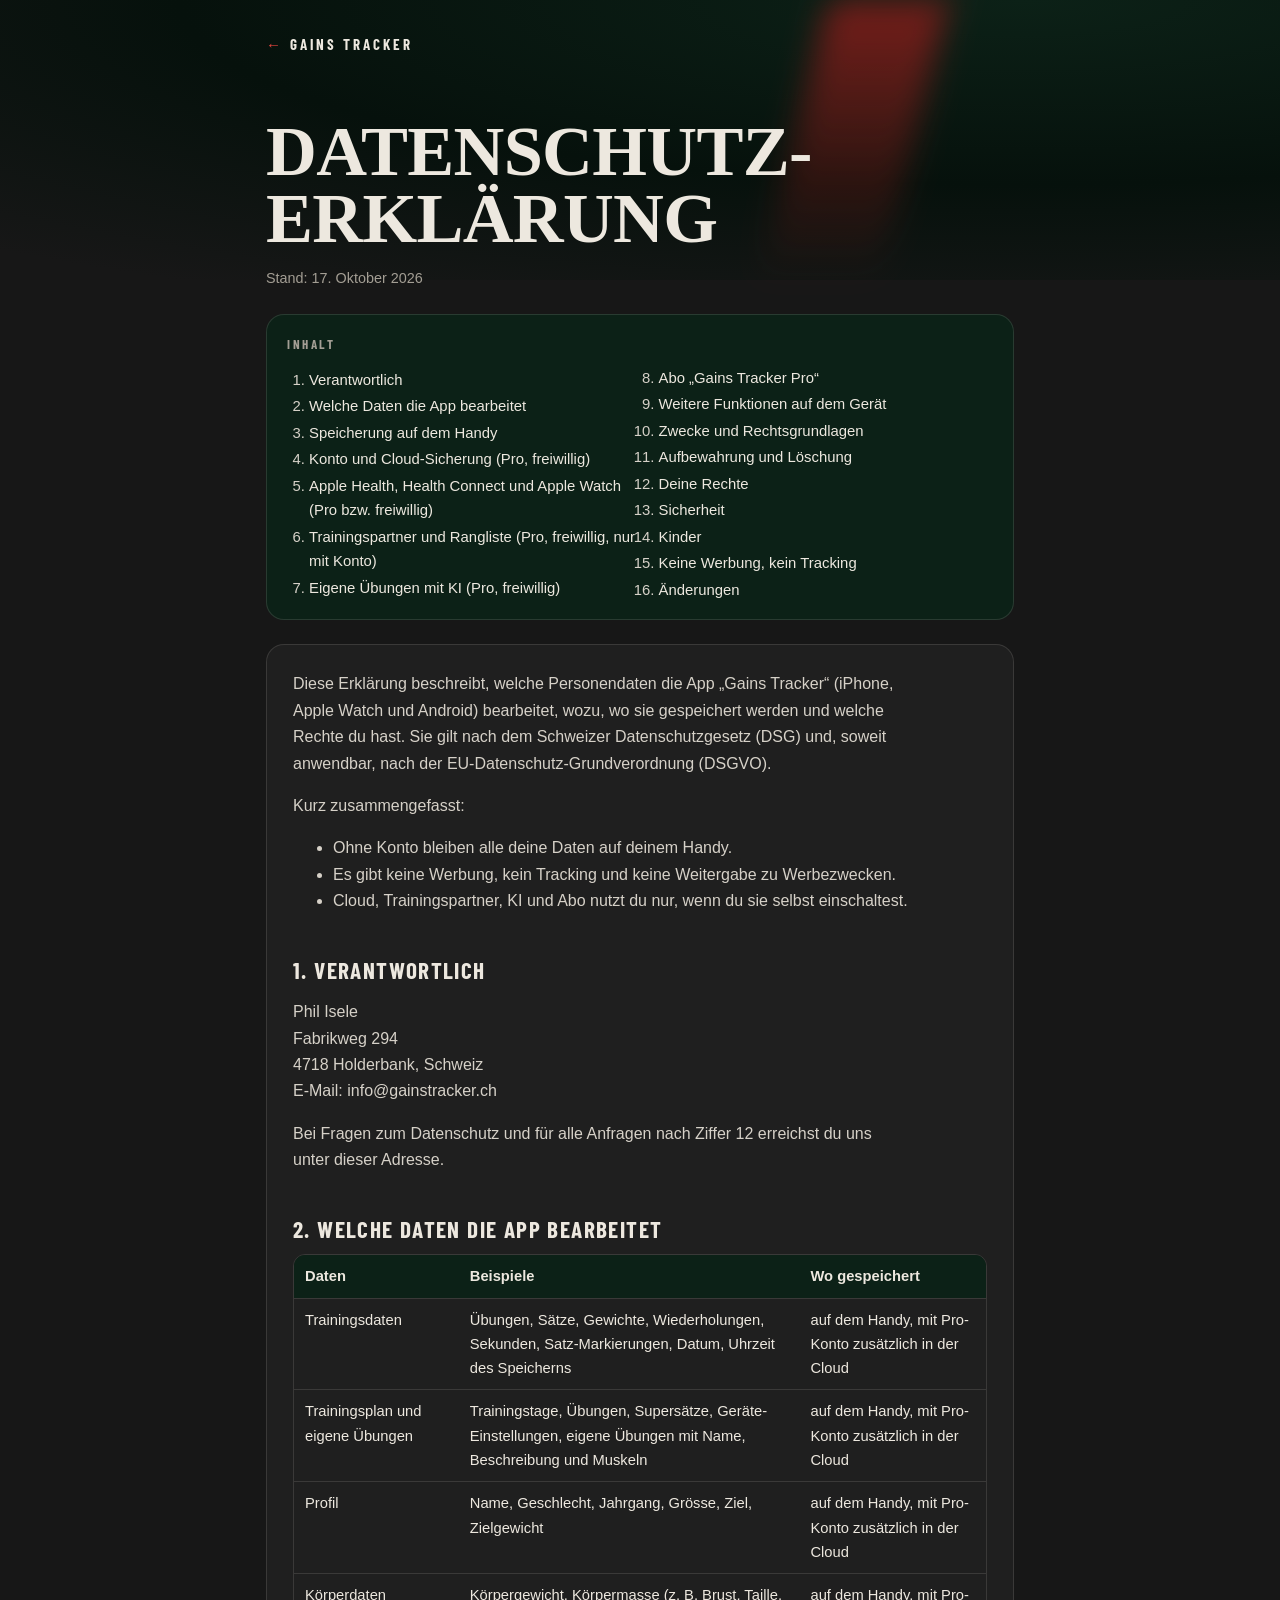
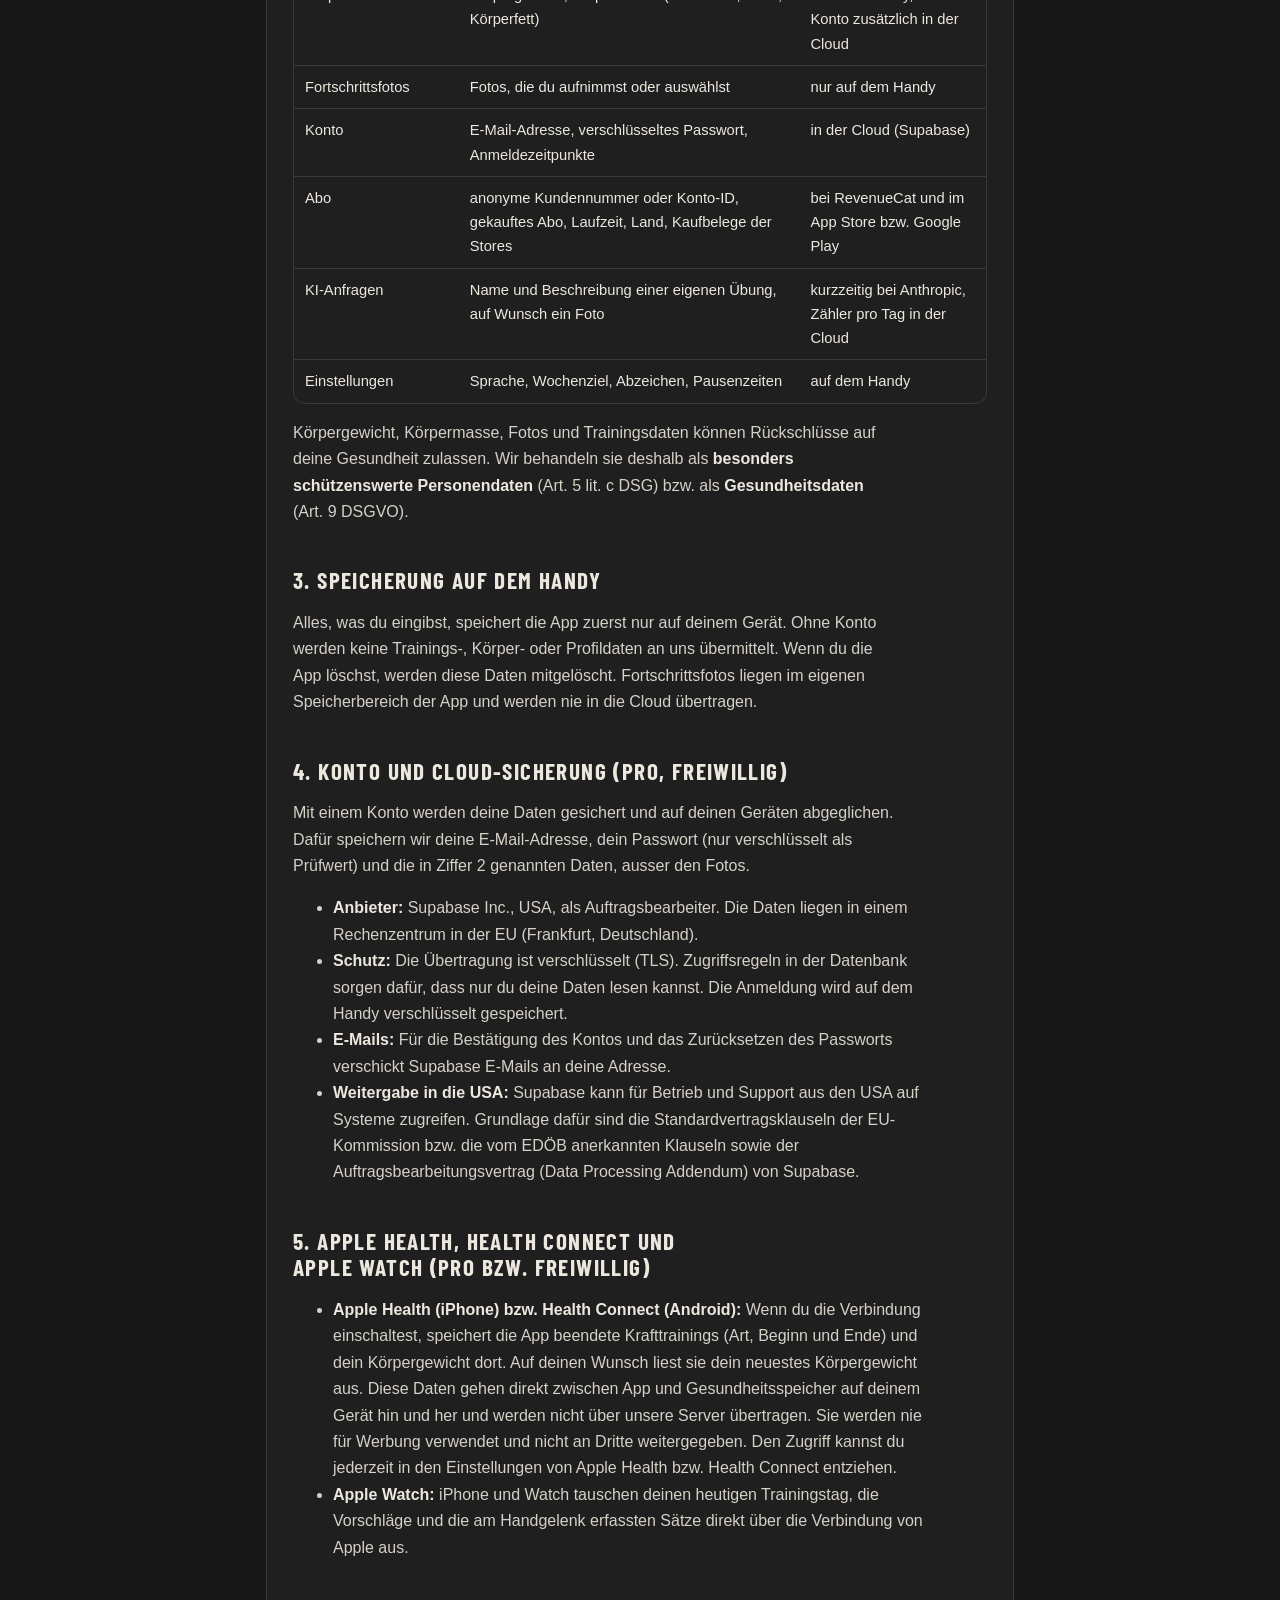
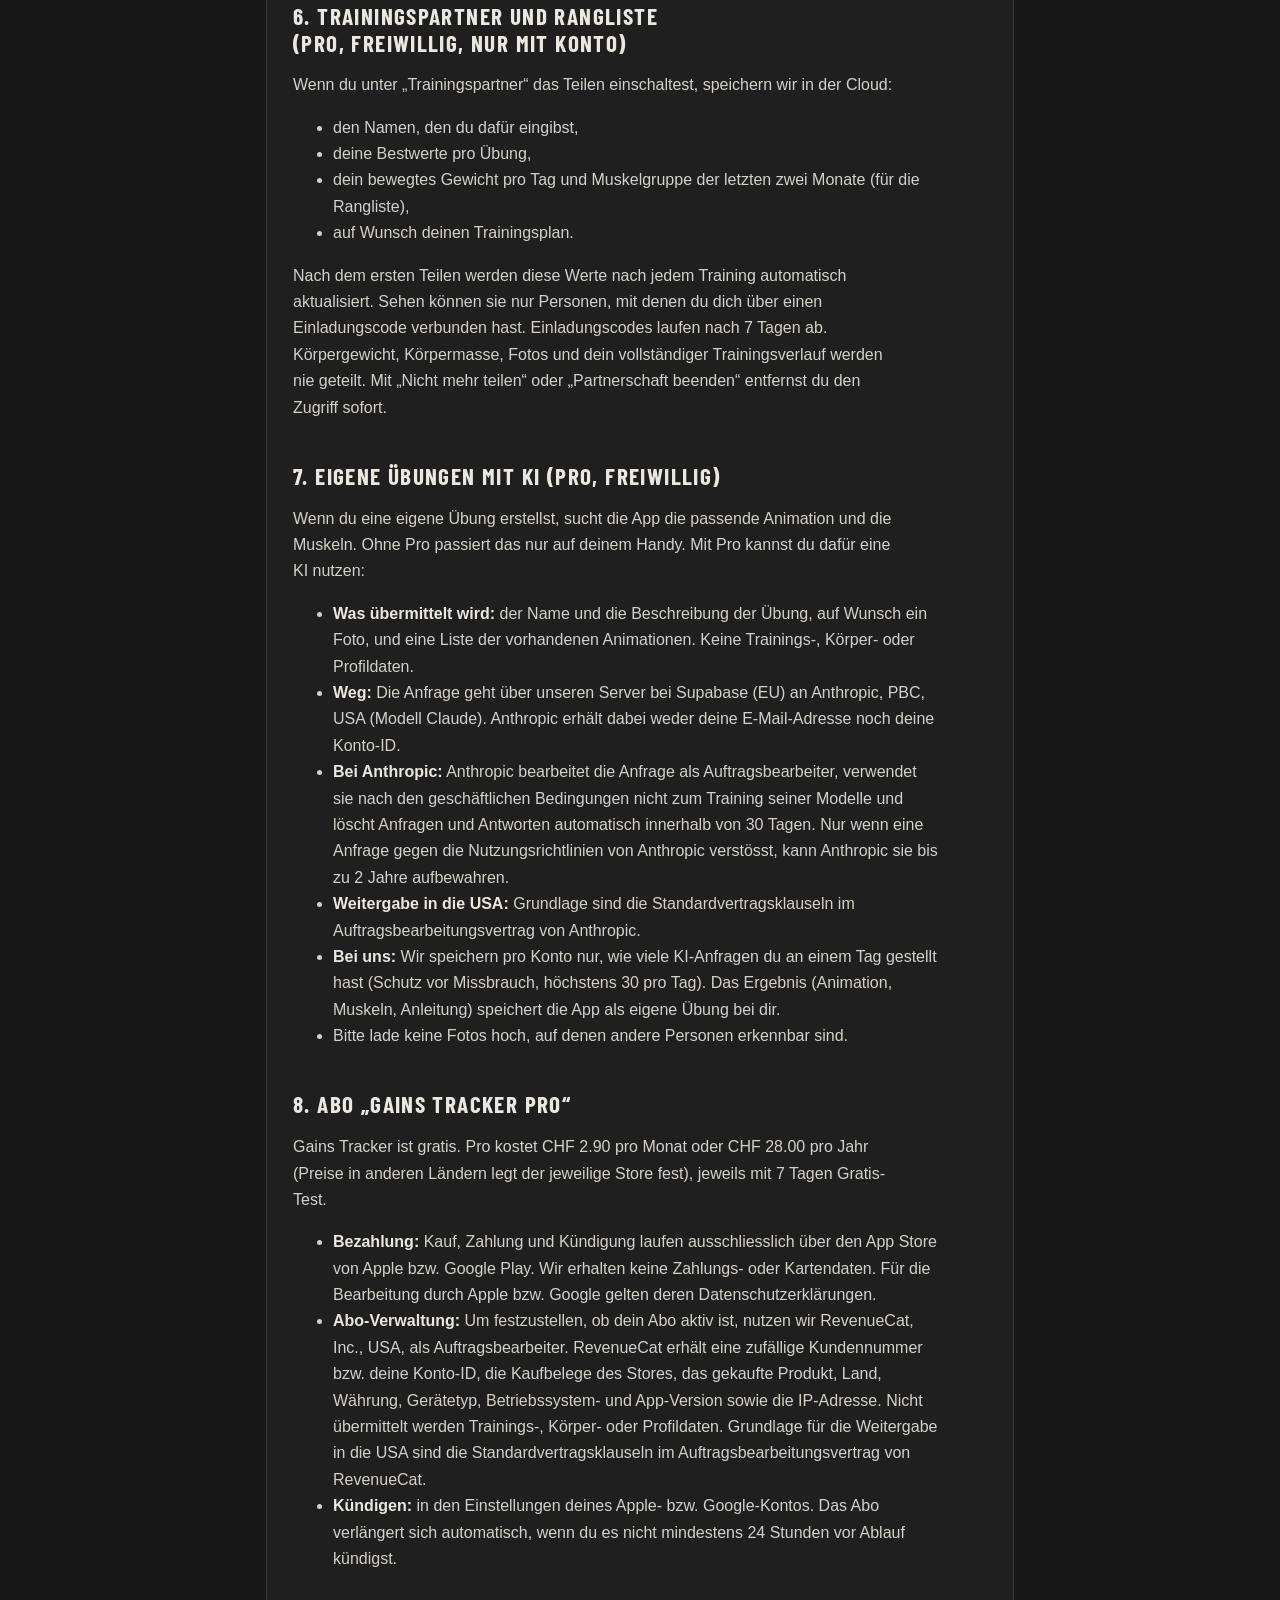
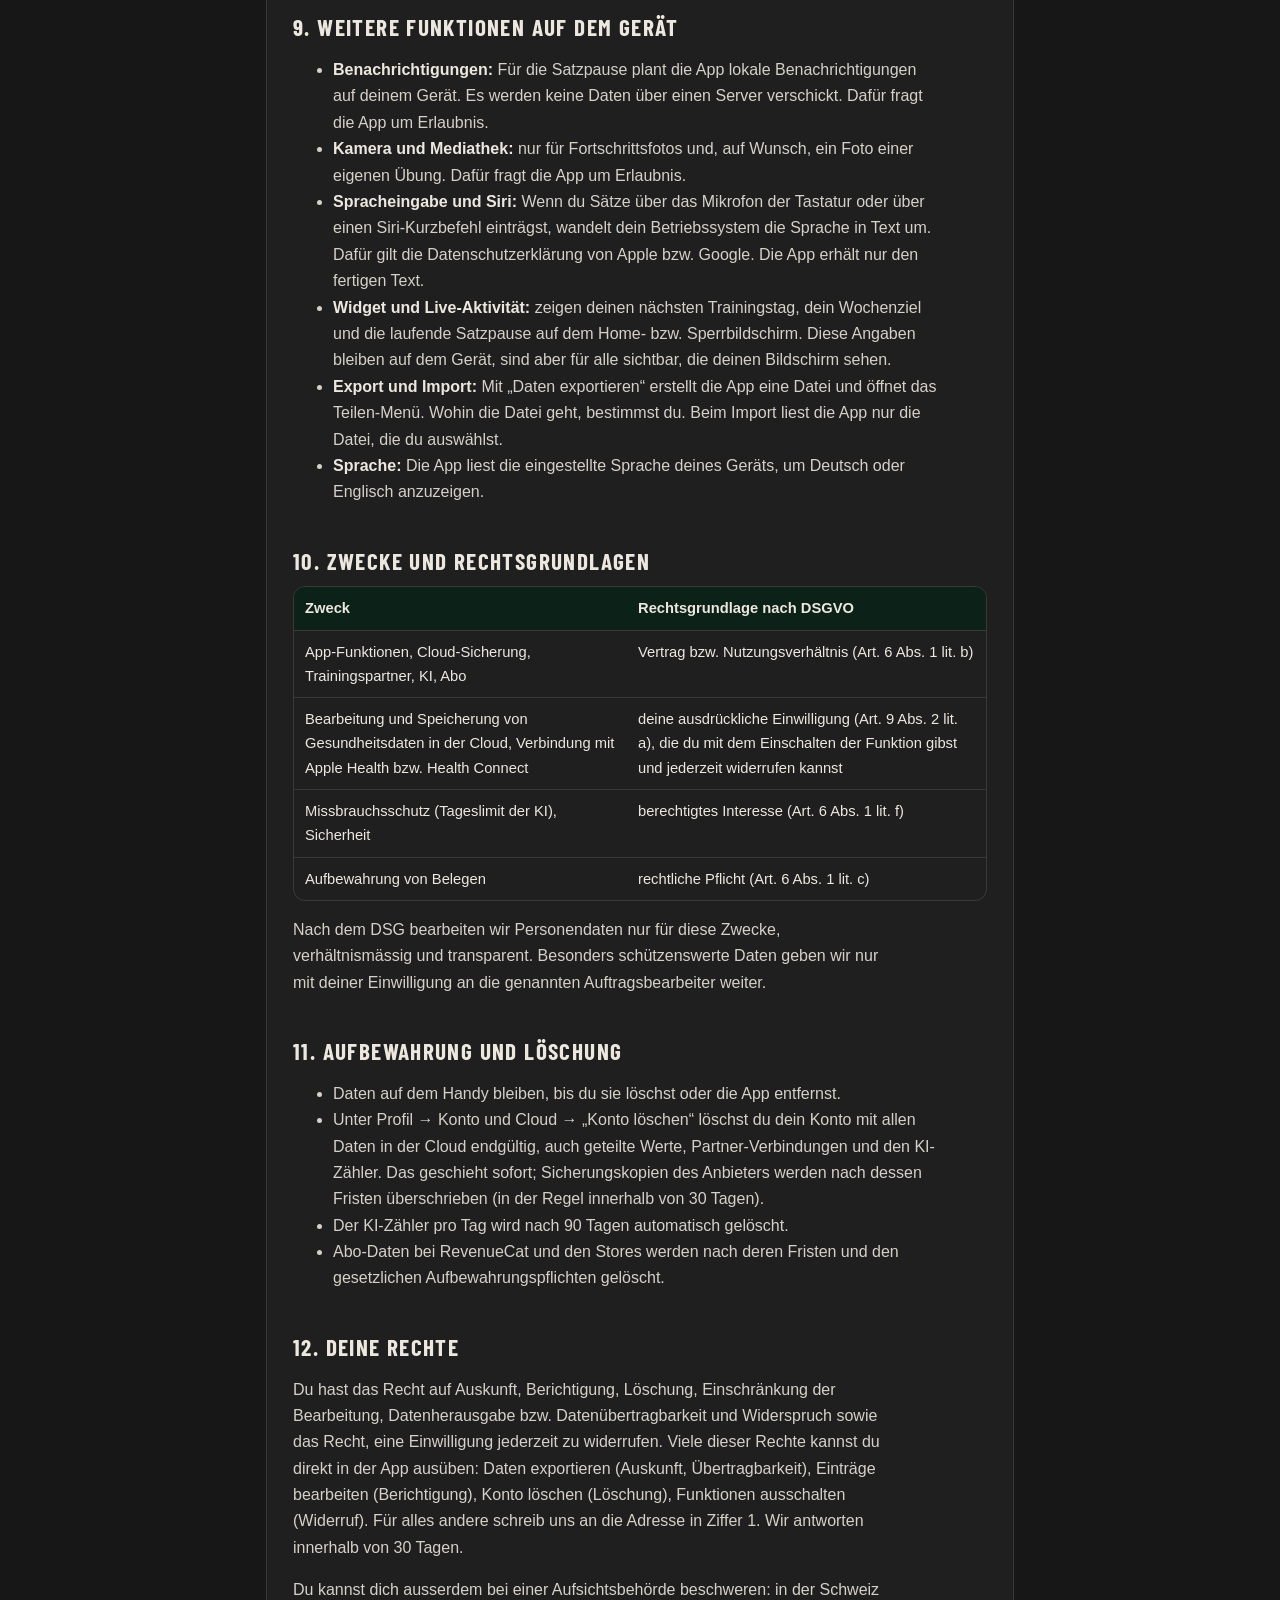
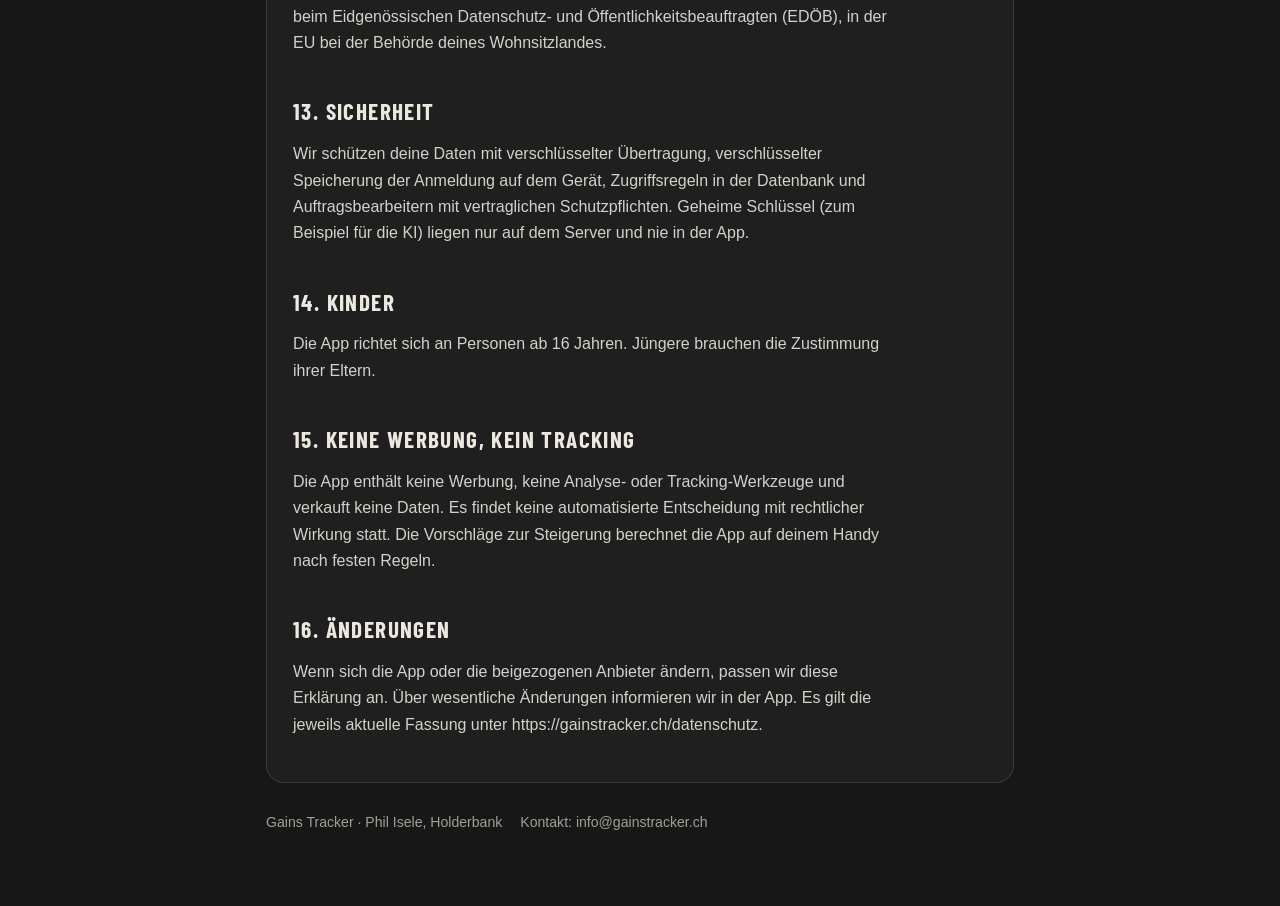
==== datenschutz/index.html @ e7c8a750 "Webseite Gains Tracker: animierte Startseite, Hilfe, Datenschutz Co-Authored-By: Claude Opus 5.5 <no" ====
<!doctype html>
<html lang="de">
<head>
<meta charset="utf-8">
<meta name="theme-color" content="#171717">
<meta name="viewport" content="width=device-width,initial-scale=1,viewport-fit=cover">
<meta name="robots" content="index,follow">
<title>Datenschutzerklärung – Gains Tracker</title>
<meta name="description" content="Datenschutzerklärung der App Gains Tracker: welche Daten die App bearbeitet, wo sie gespeichert werden und welche Rechte du hast.">
<link rel="icon" type="image/png" href="../icon.png">
<style>
/* Datenschutz im Look der Webseite: Charcoal, Forest Green, Crimson. Inhalt aus docs/datenschutz.md der App. */
@font-face{font-family:"Barlow Condensed";font-weight:700;font-display:swap;src:url("../assets/fonts/BarlowCondensed_700Bold.ttf") format("truetype")}
:root{--bg:#171717;--paper:#1f1f1f;--ink:#ede8df;--muted:#a39e94;--line:rgba(237,232,223,.13);--accent:#e2453f;--tint:#0c2117;
 --display:"Barlow Condensed","Arial Narrow",sans-serif;--serif:"Didot","Bodoni 72","Bodoni MT","Playfair Display","Times New Roman",serif;
 --body:-apple-system,BlinkMacSystemFont,"Segoe UI",Roboto,sans-serif;color-scheme:dark}
*{box-sizing:border-box}
body{margin:0;background:var(--bg);color:var(--ink);font:16px/1.65 var(--body);-webkit-font-smoothing:antialiased}
.stripe{height:280px;background:radial-gradient(120% 120% at 80% 0%,#0c2117 0%,#06110C 55%,#171717 100%);position:absolute;inset:0 0 auto;z-index:-1}
.stripe::after{content:"";position:absolute;top:0;bottom:0;left:62%;width:120px;background:linear-gradient(180deg,rgba(163,28,27,.7),transparent);filter:blur(16px);transform:skewX(-14deg)}
.wrap{max-width:780px;margin:0 auto;padding-block:32px 72px;padding-left:max(16px,env(safe-area-inset-left,0px));padding-right:max(16px,env(safe-area-inset-right,0px));animation:rise .9s cubic-bezier(.16,1,.3,1)}
@keyframes rise{from{opacity:0;transform:translateY(24px)}}
@media (prefers-reduced-motion:reduce){.wrap{animation:none}}
.brand{font:700 15px/1 var(--display);letter-spacing:.2em;text-transform:uppercase;color:var(--ink);text-decoration:none}
.brand::before{content:"← ";color:var(--accent)}
h1{font:700 clamp(2.4rem,8vw,4.4rem)/.95 var(--serif);text-transform:uppercase;margin:60px 0 10px;text-wrap:balance;letter-spacing:-.01em}
h2{font:700 1.45rem/1.15 var(--display);text-transform:uppercase;letter-spacing:.06em;margin:42px 0 8px;scroll-margin-top:16px;text-wrap:balance;color:var(--ink)}
p,li{max-width:68ch;color:#d6d1c8}
a{color:var(--accent)}
strong{font-weight:650;color:var(--ink)}
.sheet{background:var(--paper);border:1px solid var(--line);border-radius:18px;padding:8px 26px 28px}
@media (max-width:480px){.sheet{padding:4px 14px 20px}}
.toc{background:var(--tint);border:1px solid var(--line);border-radius:18px;padding:16px 20px;margin:24px 0}
.toc b{font:700 13px var(--display);letter-spacing:.2em;text-transform:uppercase;color:var(--muted)}
.toc ol{columns:2 240px;margin:8px 0 0;padding-left:22px;font-size:.93rem}
.toc li{margin:2px 0;break-inside:avoid}
.toc a{color:var(--ink);text-decoration:none}.toc a:hover{color:var(--accent)}
.sheet > p:first-child{margin-top:18px}
.tbl{overflow-x:auto;margin:12px 0;border:1px solid var(--line);border-radius:12px}
table{border-collapse:collapse;width:100%;min-width:560px;font-size:.92rem}
th,td{text-align:left;vertical-align:top;padding:9px 11px;border-bottom:1px solid var(--line)}
thead th{background:var(--tint);font-weight:650}
tr:last-child td{border-bottom:0}
.meta{color:var(--muted);font-size:.9rem}
footer{margin-top:28px;color:var(--muted);font-size:.88rem;display:flex;flex-wrap:wrap;gap:6px 18px}
</style>
</head>
<body>
<div class="stripe"></div>
<div class="wrap">
<a class="brand" href="../">Gains Tracker</a>
<h1>Datenschutz&shy;erklärung</h1>
<p class="meta">Stand: 17. Oktober 2026</p>
<nav class="toc" aria-label="Inhalt"><b>Inhalt</b><ol><li><a href="#z1">Verantwortlich</a></li><li><a href="#z2">Welche Daten die App bearbeitet</a></li><li><a href="#z3">Speicherung auf dem Handy</a></li><li><a href="#z4">Konto und Cloud-Sicherung (Pro, freiwillig)</a></li><li><a href="#z5">Apple Health, Health Connect und Apple Watch (Pro bzw. freiwillig)</a></li><li><a href="#z6">Trainingspartner und Rangliste (Pro, freiwillig, nur mit Konto)</a></li><li><a href="#z7">Eigene Übungen mit KI (Pro, freiwillig)</a></li><li><a href="#z8">Abo „Gains Tracker Pro“</a></li><li><a href="#z9">Weitere Funktionen auf dem Gerät</a></li><li><a href="#z10">Zwecke und Rechtsgrundlagen</a></li><li><a href="#z11">Aufbewahrung und Löschung</a></li><li><a href="#z12">Deine Rechte</a></li><li><a href="#z13">Sicherheit</a></li><li><a href="#z14">Kinder</a></li><li><a href="#z15">Keine Werbung, kein Tracking</a></li><li><a href="#z16">Änderungen</a></li></ol></nav>
<article class="sheet">

<p>Diese Erklärung beschreibt, welche Personendaten die App „Gains Tracker“ (iPhone, Apple Watch und Android) bearbeitet, wozu, wo sie gespeichert werden und welche Rechte du hast. Sie gilt nach dem Schweizer Datenschutzgesetz (DSG) und, soweit anwendbar, nach der EU-Datenschutz-Grundverordnung (DSGVO).</p>
<p>Kurz zusammengefasst:</p>
<ul>
<li>Ohne Konto bleiben alle deine Daten auf deinem Handy.</li>
<li>Es gibt keine Werbung, kein Tracking und keine Weitergabe zu Werbezwecken.</li>
<li>Cloud, Trainingspartner, KI und Abo nutzt du nur, wenn du sie selbst einschaltest.</li>
</ul>
<h2 id="z1">1. Verantwortlich</h2>
<p>Phil Isele<br />
Fabrikweg 294<br />
4718 Holderbank, Schweiz<br />
E-Mail: info@gainstracker.ch</p>
<p>Bei Fragen zum Datenschutz und für alle Anfragen nach Ziffer 12 erreichst du uns unter dieser Adresse.</p>
<h2 id="z2">2. Welche Daten die App bearbeitet</h2>
<div class="tbl"><table>
<thead>
<tr>
<th>Daten</th>
<th>Beispiele</th>
<th>Wo gespeichert</th>
</tr>
</thead>
<tbody>
<tr>
<td>Trainingsdaten</td>
<td>Übungen, Sätze, Gewichte, Wiederholungen, Sekunden, Satz-Markierungen, Datum, Uhrzeit des Speicherns</td>
<td>auf dem Handy, mit Pro-Konto zusätzlich in der Cloud</td>
</tr>
<tr>
<td>Trainingsplan und eigene Übungen</td>
<td>Trainingstage, Übungen, Supersätze, Geräte-Einstellungen, eigene Übungen mit Name, Beschreibung und Muskeln</td>
<td>auf dem Handy, mit Pro-Konto zusätzlich in der Cloud</td>
</tr>
<tr>
<td>Profil</td>
<td>Name, Geschlecht, Jahrgang, Grösse, Ziel, Zielgewicht</td>
<td>auf dem Handy, mit Pro-Konto zusätzlich in der Cloud</td>
</tr>
<tr>
<td>Körperdaten</td>
<td>Körpergewicht, Körpermasse (z. B. Brust, Taille, Körperfett)</td>
<td>auf dem Handy, mit Pro-Konto zusätzlich in der Cloud</td>
</tr>
<tr>
<td>Fortschrittsfotos</td>
<td>Fotos, die du aufnimmst oder auswählst</td>
<td>nur auf dem Handy</td>
</tr>
<tr>
<td>Konto</td>
<td>E-Mail-Adresse, verschlüsseltes Passwort, Anmeldezeitpunkte</td>
<td>in der Cloud (Supabase)</td>
</tr>
<tr>
<td>Abo</td>
<td>anonyme Kundennummer oder Konto-ID, gekauftes Abo, Laufzeit, Land, Kaufbelege der Stores</td>
<td>bei RevenueCat und im App Store bzw. Google Play</td>
</tr>
<tr>
<td>KI-Anfragen</td>
<td>Name und Beschreibung einer eigenen Übung, auf Wunsch ein Foto</td>
<td>kurzzeitig bei Anthropic, Zähler pro Tag in der Cloud</td>
</tr>
<tr>
<td>Einstellungen</td>
<td>Sprache, Wochenziel, Abzeichen, Pausenzeiten</td>
<td>auf dem Handy</td>
</tr>
</tbody>
</table></div>
<p>Körpergewicht, Körpermasse, Fotos und Trainingsdaten können Rückschlüsse auf deine Gesundheit zulassen. Wir behandeln sie deshalb als <strong>besonders schützenswerte Personendaten</strong> (Art. 5 lit. c DSG) bzw. als <strong>Gesundheitsdaten</strong> (Art. 9 DSGVO).</p>
<h2 id="z3">3. Speicherung auf dem Handy</h2>
<p>Alles, was du eingibst, speichert die App zuerst nur auf deinem Gerät. Ohne Konto werden keine Trainings-, Körper- oder Profildaten an uns übermittelt. Wenn du die App löschst, werden diese Daten mitgelöscht. Fortschrittsfotos liegen im eigenen Speicherbereich der App und werden nie in die Cloud übertragen.</p>
<h2 id="z4">4. Konto und Cloud-Sicherung (Pro, freiwillig)</h2>
<p>Mit einem Konto werden deine Daten gesichert und auf deinen Geräten abgeglichen. Dafür speichern wir deine E-Mail-Adresse, dein Passwort (nur verschlüsselt als Prüfwert) und die in Ziffer 2 genannten Daten, ausser den Fotos.</p>
<ul>
<li><strong>Anbieter:</strong> Supabase Inc., USA, als Auftragsbearbeiter. Die Daten liegen in einem Rechenzentrum in der EU (Frankfurt, Deutschland).</li>
<li><strong>Schutz:</strong> Die Übertragung ist verschlüsselt (TLS). Zugriffsregeln in der Datenbank sorgen dafür, dass nur du deine Daten lesen kannst. Die Anmeldung wird auf dem Handy verschlüsselt gespeichert.</li>
<li><strong>E-Mails:</strong> Für die Bestätigung des Kontos und das Zurücksetzen des Passworts verschickt Supabase E-Mails an deine Adresse.</li>
<li><strong>Weitergabe in die USA:</strong> Supabase kann für Betrieb und Support aus den USA auf Systeme zugreifen. Grundlage dafür sind die Standardvertragsklauseln der EU-Kommission bzw. die vom EDÖB anerkannten Klauseln sowie der Auftragsbearbeitungsvertrag (Data Processing Addendum) von Supabase.</li>
</ul>
<h2 id="z5">5. Apple Health, Health Connect und Apple Watch (Pro bzw. freiwillig)</h2>
<ul>
<li><strong>Apple Health (iPhone) bzw. Health Connect (Android):</strong> Wenn du die Verbindung einschaltest, speichert die App beendete Krafttrainings (Art, Beginn und Ende) und dein Körpergewicht dort. Auf deinen Wunsch liest sie dein neuestes Körpergewicht aus. Diese Daten gehen direkt zwischen App und Gesundheitsspeicher auf deinem Gerät hin und her und werden nicht über unsere Server übertragen. Sie werden nie für Werbung verwendet und nicht an Dritte weitergegeben. Den Zugriff kannst du jederzeit in den Einstellungen von Apple Health bzw. Health Connect entziehen.</li>
<li><strong>Apple Watch:</strong> iPhone und Watch tauschen deinen heutigen Trainingstag, die Vorschläge und die am Handgelenk erfassten Sätze direkt über die Verbindung von Apple aus.</li>
</ul>
<h2 id="z6">6. Trainingspartner und Rangliste (Pro, freiwillig, nur mit Konto)</h2>
<p>Wenn du unter „Trainingspartner“ das Teilen einschaltest, speichern wir in der Cloud:</p>
<ul>
<li>den Namen, den du dafür eingibst,</li>
<li>deine Bestwerte pro Übung,</li>
<li>dein bewegtes Gewicht pro Tag und Muskelgruppe der letzten zwei Monate (für die Rangliste),</li>
<li>auf Wunsch deinen Trainingsplan.</li>
</ul>
<p>Nach dem ersten Teilen werden diese Werte nach jedem Training automatisch aktualisiert. Sehen können sie nur Personen, mit denen du dich über einen Einladungscode verbunden hast. Einladungscodes laufen nach 7 Tagen ab. Körpergewicht, Körpermasse, Fotos und dein vollständiger Trainingsverlauf werden nie geteilt. Mit „Nicht mehr teilen“ oder „Partnerschaft beenden“ entfernst du den Zugriff sofort.</p>
<h2 id="z7">7. Eigene Übungen mit KI (Pro, freiwillig)</h2>
<p>Wenn du eine eigene Übung erstellst, sucht die App die passende Animation und die Muskeln. Ohne Pro passiert das nur auf deinem Handy. Mit Pro kannst du dafür eine KI nutzen:</p>
<ul>
<li><strong>Was übermittelt wird:</strong> der Name und die Beschreibung der Übung, auf Wunsch ein Foto, und eine Liste der vorhandenen Animationen. Keine Trainings-, Körper- oder Profildaten.</li>
<li><strong>Weg:</strong> Die Anfrage geht über unseren Server bei Supabase (EU) an Anthropic, PBC, USA (Modell Claude). Anthropic erhält dabei weder deine E-Mail-Adresse noch deine Konto-ID.</li>
<li><strong>Bei Anthropic:</strong> Anthropic bearbeitet die Anfrage als Auftragsbearbeiter, verwendet sie nach den geschäftlichen Bedingungen nicht zum Training seiner Modelle und löscht Anfragen und Antworten automatisch innerhalb von 30 Tagen. Nur wenn eine Anfrage gegen die Nutzungsrichtlinien von Anthropic verstösst, kann Anthropic sie bis zu 2 Jahre aufbewahren.</li>
<li><strong>Weitergabe in die USA:</strong> Grundlage sind die Standardvertragsklauseln im Auftragsbearbeitungsvertrag von Anthropic.</li>
<li><strong>Bei uns:</strong> Wir speichern pro Konto nur, wie viele KI-Anfragen du an einem Tag gestellt hast (Schutz vor Missbrauch, höchstens 30 pro Tag). Das Ergebnis (Animation, Muskeln, Anleitung) speichert die App als eigene Übung bei dir.</li>
<li>Bitte lade keine Fotos hoch, auf denen andere Personen erkennbar sind.</li>
</ul>
<h2 id="z8">8. Abo „Gains Tracker Pro“</h2>
<p>Gains Tracker ist gratis. Pro kostet CHF 2.90 pro Monat oder CHF 28.00 pro Jahr (Preise in anderen Ländern legt der jeweilige Store fest), jeweils mit 7 Tagen Gratis-Test.</p>
<ul>
<li><strong>Bezahlung:</strong> Kauf, Zahlung und Kündigung laufen ausschliesslich über den App Store von Apple bzw. Google Play. Wir erhalten keine Zahlungs- oder Kartendaten. Für die Bearbeitung durch Apple bzw. Google gelten deren Datenschutzerklärungen.</li>
<li><strong>Abo-Verwaltung:</strong> Um festzustellen, ob dein Abo aktiv ist, nutzen wir RevenueCat, Inc., USA, als Auftragsbearbeiter. RevenueCat erhält eine zufällige Kundennummer bzw. deine Konto-ID, die Kaufbelege des Stores, das gekaufte Produkt, Land, Währung, Gerätetyp, Betriebssystem- und App-Version sowie die IP-Adresse. Nicht übermittelt werden Trainings-, Körper- oder Profildaten. Grundlage für die Weitergabe in die USA sind die Standardvertragsklauseln im Auftragsbearbeitungsvertrag von RevenueCat.</li>
<li><strong>Kündigen:</strong> in den Einstellungen deines Apple- bzw. Google-Kontos. Das Abo verlängert sich automatisch, wenn du es nicht mindestens 24 Stunden vor Ablauf kündigst.</li>
</ul>
<h2 id="z9">9. Weitere Funktionen auf dem Gerät</h2>
<ul>
<li><strong>Benachrichtigungen:</strong> Für die Satzpause plant die App lokale Benachrichtigungen auf deinem Gerät. Es werden keine Daten über einen Server verschickt. Dafür fragt die App um Erlaubnis.</li>
<li><strong>Kamera und Mediathek:</strong> nur für Fortschrittsfotos und, auf Wunsch, ein Foto einer eigenen Übung. Dafür fragt die App um Erlaubnis.</li>
<li><strong>Spracheingabe und Siri:</strong> Wenn du Sätze über das Mikrofon der Tastatur oder über einen Siri-Kurzbefehl einträgst, wandelt dein Betriebssystem die Sprache in Text um. Dafür gilt die Datenschutzerklärung von Apple bzw. Google. Die App erhält nur den fertigen Text.</li>
<li><strong>Widget und Live-Aktivität:</strong> zeigen deinen nächsten Trainingstag, dein Wochenziel und die laufende Satzpause auf dem Home- bzw. Sperrbildschirm. Diese Angaben bleiben auf dem Gerät, sind aber für alle sichtbar, die deinen Bildschirm sehen.</li>
<li><strong>Export und Import:</strong> Mit „Daten exportieren“ erstellt die App eine Datei und öffnet das Teilen-Menü. Wohin die Datei geht, bestimmst du. Beim Import liest die App nur die Datei, die du auswählst.</li>
<li><strong>Sprache:</strong> Die App liest die eingestellte Sprache deines Geräts, um Deutsch oder Englisch anzuzeigen.</li>
</ul>
<h2 id="z10">10. Zwecke und Rechtsgrundlagen</h2>
<div class="tbl"><table>
<thead>
<tr>
<th>Zweck</th>
<th>Rechtsgrundlage nach DSGVO</th>
</tr>
</thead>
<tbody>
<tr>
<td>App-Funktionen, Cloud-Sicherung, Trainingspartner, KI, Abo</td>
<td>Vertrag bzw. Nutzungsverhältnis (Art. 6 Abs. 1 lit. b)</td>
</tr>
<tr>
<td>Bearbeitung und Speicherung von Gesundheitsdaten in der Cloud, Verbindung mit Apple Health bzw. Health Connect</td>
<td>deine ausdrückliche Einwilligung (Art. 9 Abs. 2 lit. a), die du mit dem Einschalten der Funktion gibst und jederzeit widerrufen kannst</td>
</tr>
<tr>
<td>Missbrauchsschutz (Tageslimit der KI), Sicherheit</td>
<td>berechtigtes Interesse (Art. 6 Abs. 1 lit. f)</td>
</tr>
<tr>
<td>Aufbewahrung von Belegen</td>
<td>rechtliche Pflicht (Art. 6 Abs. 1 lit. c)</td>
</tr>
</tbody>
</table></div>
<p>Nach dem DSG bearbeiten wir Personendaten nur für diese Zwecke, verhältnismässig und transparent. Besonders schützenswerte Daten geben wir nur mit deiner Einwilligung an die genannten Auftragsbearbeiter weiter.</p>
<h2 id="z11">11. Aufbewahrung und Löschung</h2>
<ul>
<li>Daten auf dem Handy bleiben, bis du sie löschst oder die App entfernst.</li>
<li>Unter Profil → Konto und Cloud → „Konto löschen“ löschst du dein Konto mit allen Daten in der Cloud endgültig, auch geteilte Werte, Partner-Verbindungen und den KI-Zähler. Das geschieht sofort; Sicherungskopien des Anbieters werden nach dessen Fristen überschrieben (in der Regel innerhalb von 30 Tagen).</li>
<li>Der KI-Zähler pro Tag wird nach 90 Tagen automatisch gelöscht.</li>
<li>Abo-Daten bei RevenueCat und den Stores werden nach deren Fristen und den gesetzlichen Aufbewahrungspflichten gelöscht.</li>
</ul>
<h2 id="z12">12. Deine Rechte</h2>
<p>Du hast das Recht auf Auskunft, Berichtigung, Löschung, Einschränkung der Bearbeitung, Datenherausgabe bzw. Datenübertragbarkeit und Widerspruch sowie das Recht, eine Einwilligung jederzeit zu widerrufen. Viele dieser Rechte kannst du direkt in der App ausüben: Daten exportieren (Auskunft, Übertragbarkeit), Einträge bearbeiten (Berichtigung), Konto löschen (Löschung), Funktionen ausschalten (Widerruf). Für alles andere schreib uns an die Adresse in Ziffer 1. Wir antworten innerhalb von 30 Tagen.</p>
<p>Du kannst dich ausserdem bei einer Aufsichtsbehörde beschweren: in der Schweiz beim Eidgenössischen Datenschutz- und Öffentlichkeitsbeauftragten (EDÖB), in der EU bei der Behörde deines Wohnsitzlandes.</p>
<h2 id="z13">13. Sicherheit</h2>
<p>Wir schützen deine Daten mit verschlüsselter Übertragung, verschlüsselter Speicherung der Anmeldung auf dem Gerät, Zugriffsregeln in der Datenbank und Auftragsbearbeitern mit vertraglichen Schutzpflichten. Geheime Schlüssel (zum Beispiel für die KI) liegen nur auf dem Server und nie in der App.</p>
<h2 id="z14">14. Kinder</h2>
<p>Die App richtet sich an Personen ab 16 Jahren. Jüngere brauchen die Zustimmung ihrer Eltern.</p>
<h2 id="z15">15. Keine Werbung, kein Tracking</h2>
<p>Die App enthält keine Werbung, keine Analyse- oder Tracking-Werkzeuge und verkauft keine Daten. Es findet keine automatisierte Entscheidung mit rechtlicher Wirkung statt. Die Vorschläge zur Steigerung berechnet die App auf deinem Handy nach festen Regeln.</p>
<h2 id="z16">16. Änderungen</h2>
<p>Wenn sich die App oder die beigezogenen Anbieter ändern, passen wir diese Erklärung an. Über wesentliche Änderungen informieren wir in der App. Es gilt die jeweils aktuelle Fassung unter https://gainstracker.ch/datenschutz.</p>
</article>
<footer><span>Gains Tracker · Phil Isele, Holderbank</span><span>Kontakt: info@gainstracker.ch</span></footer>
</div>
</body>
</html>
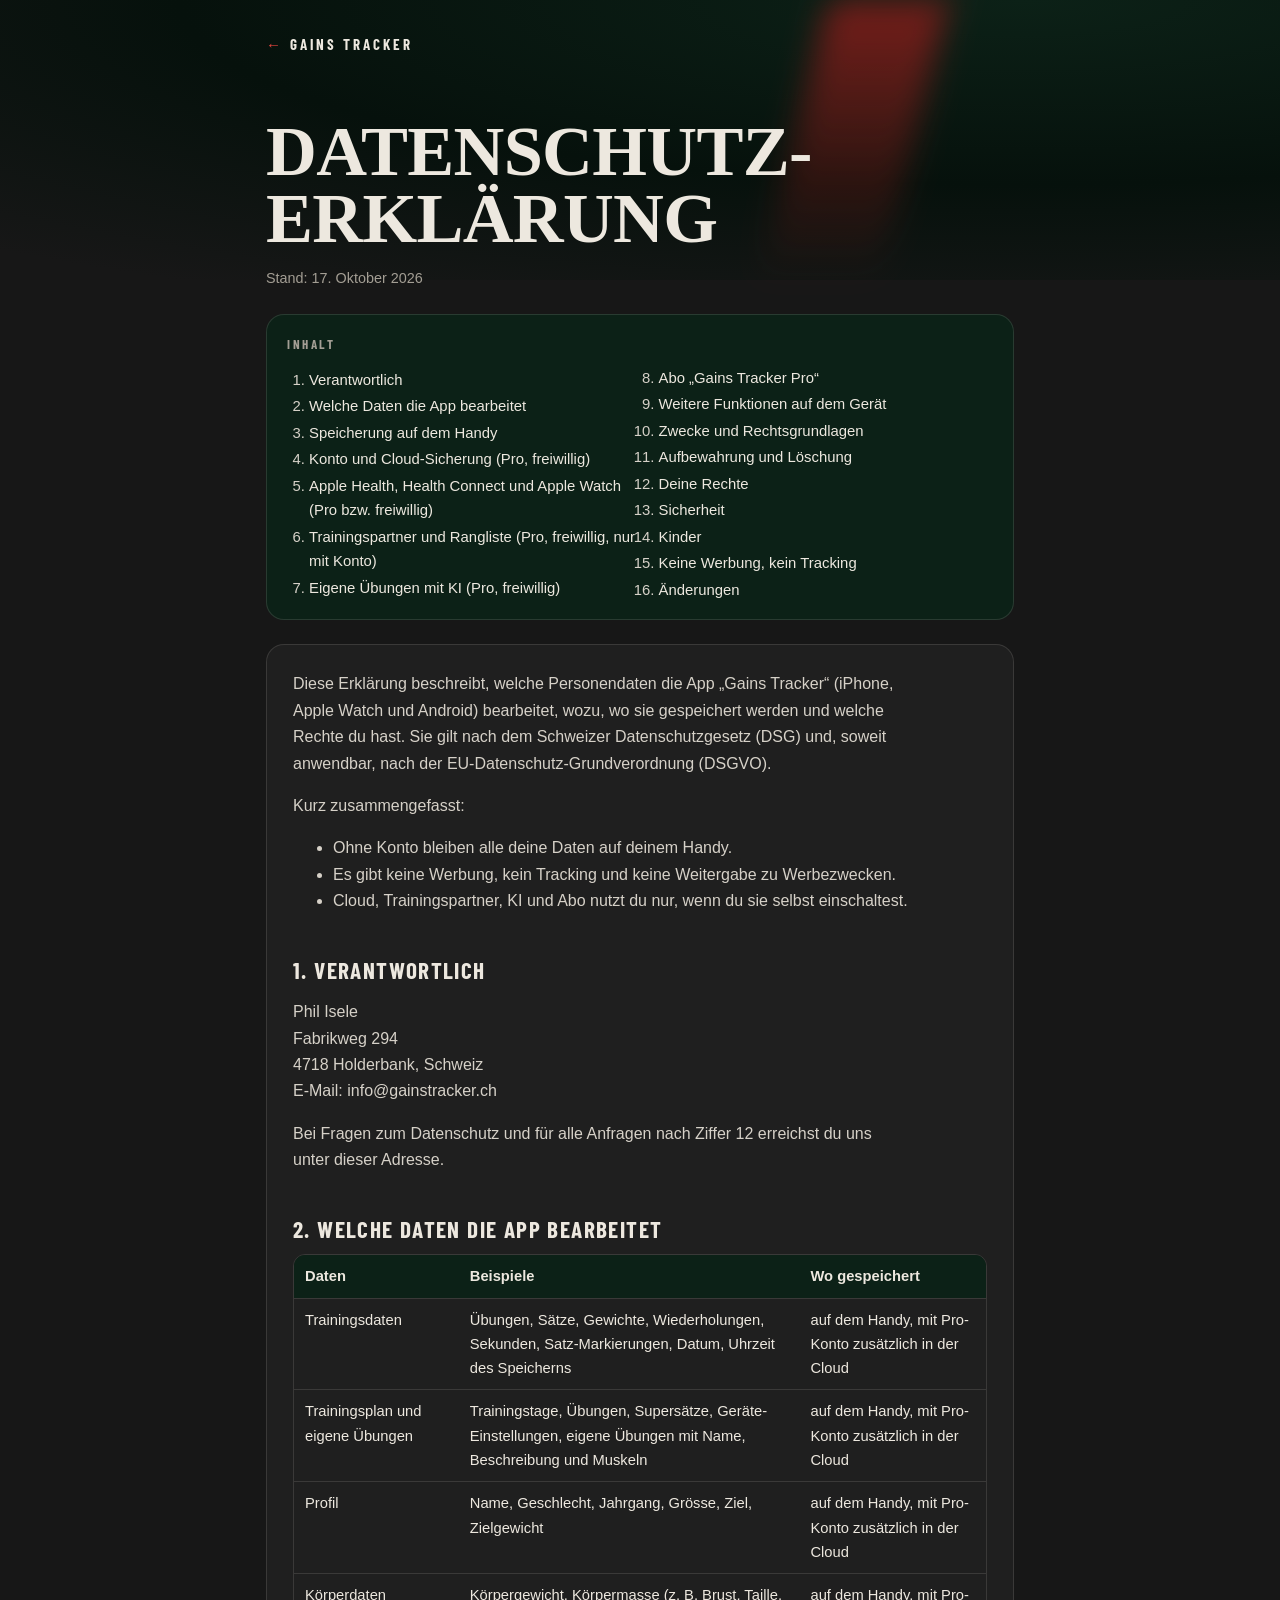
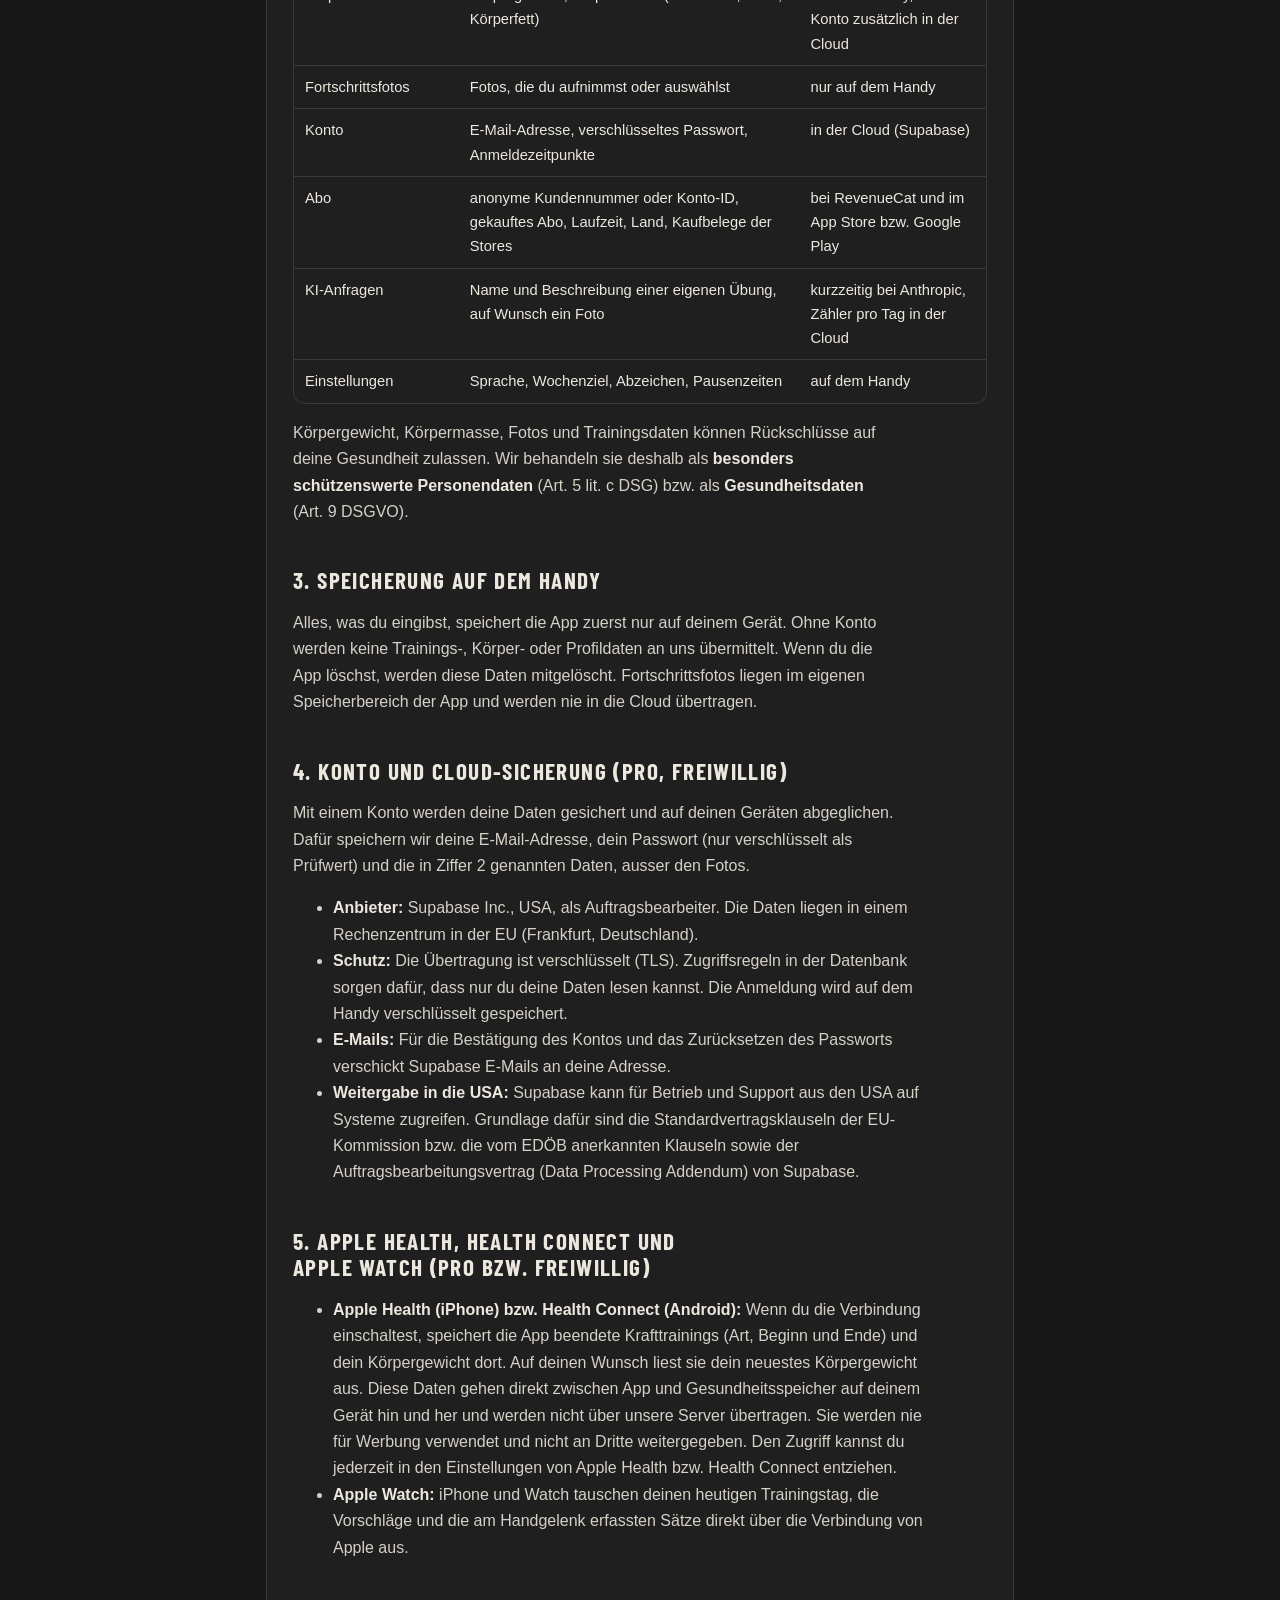
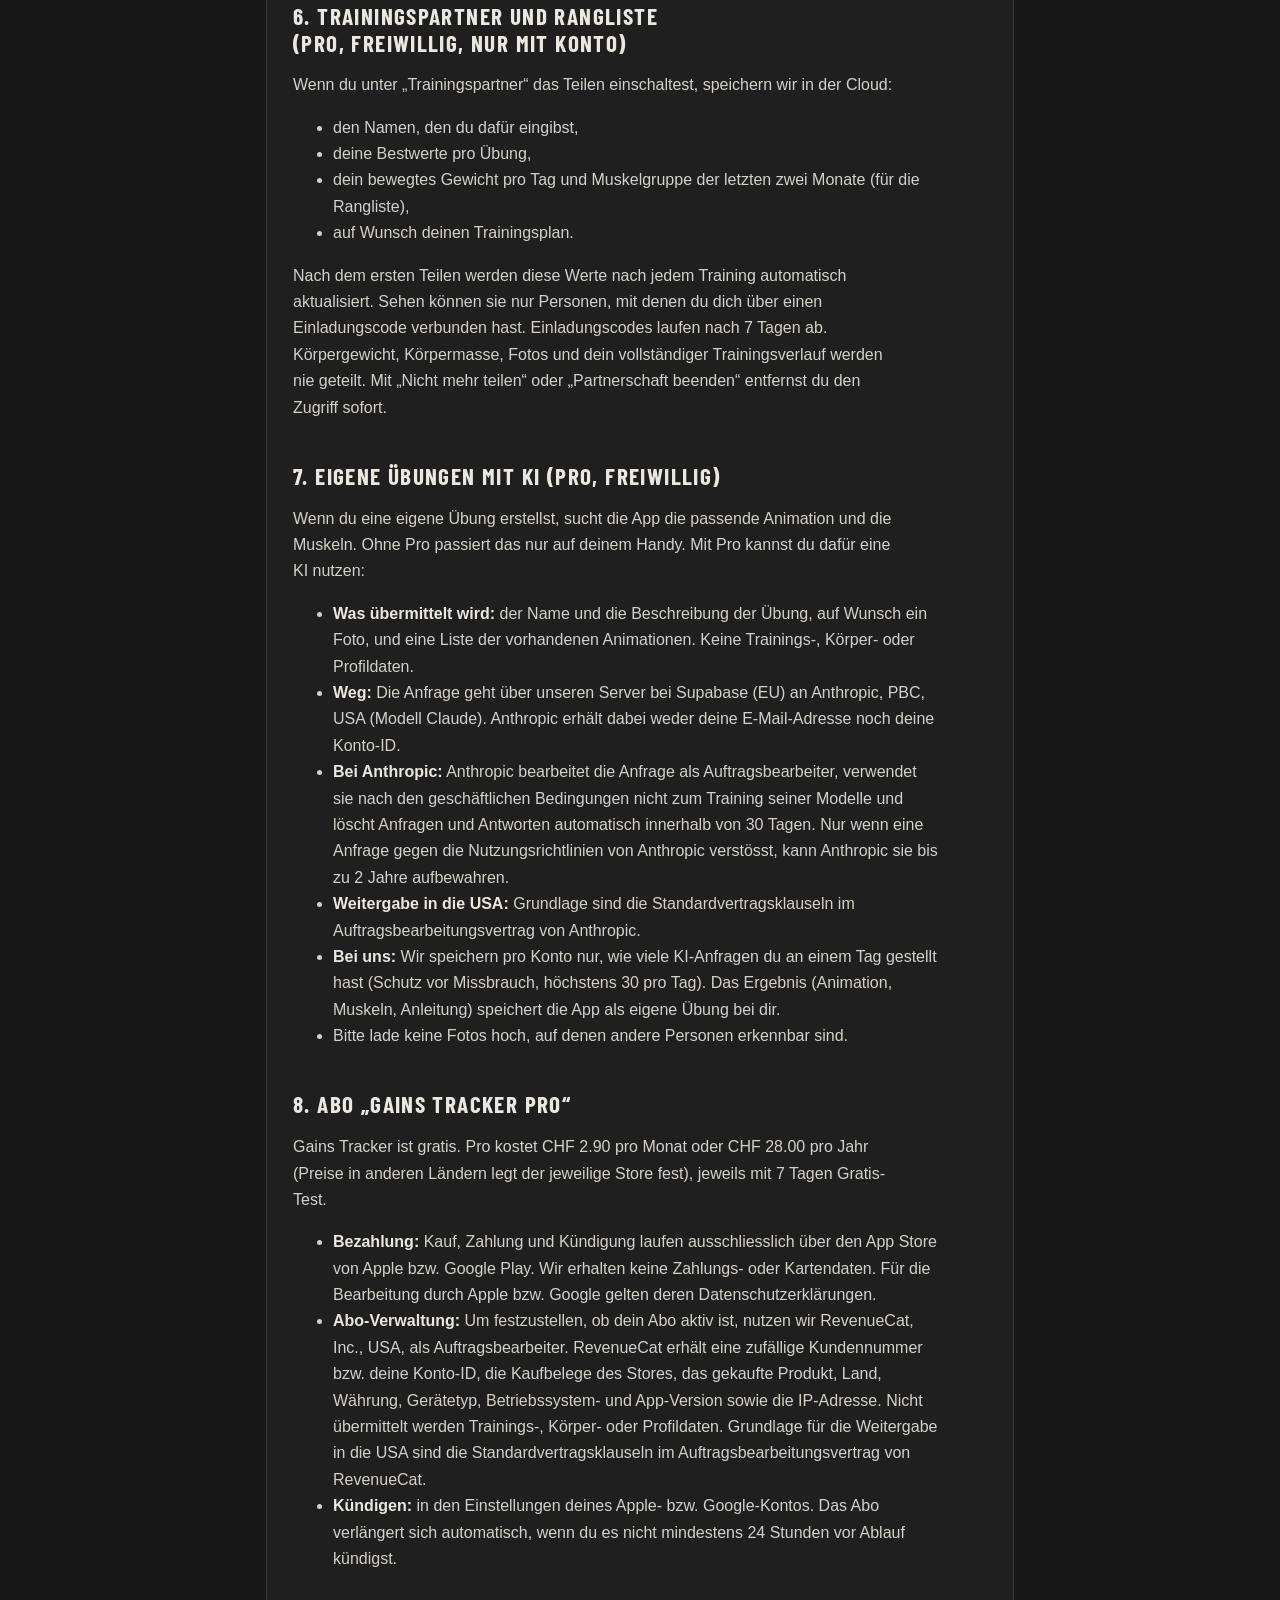
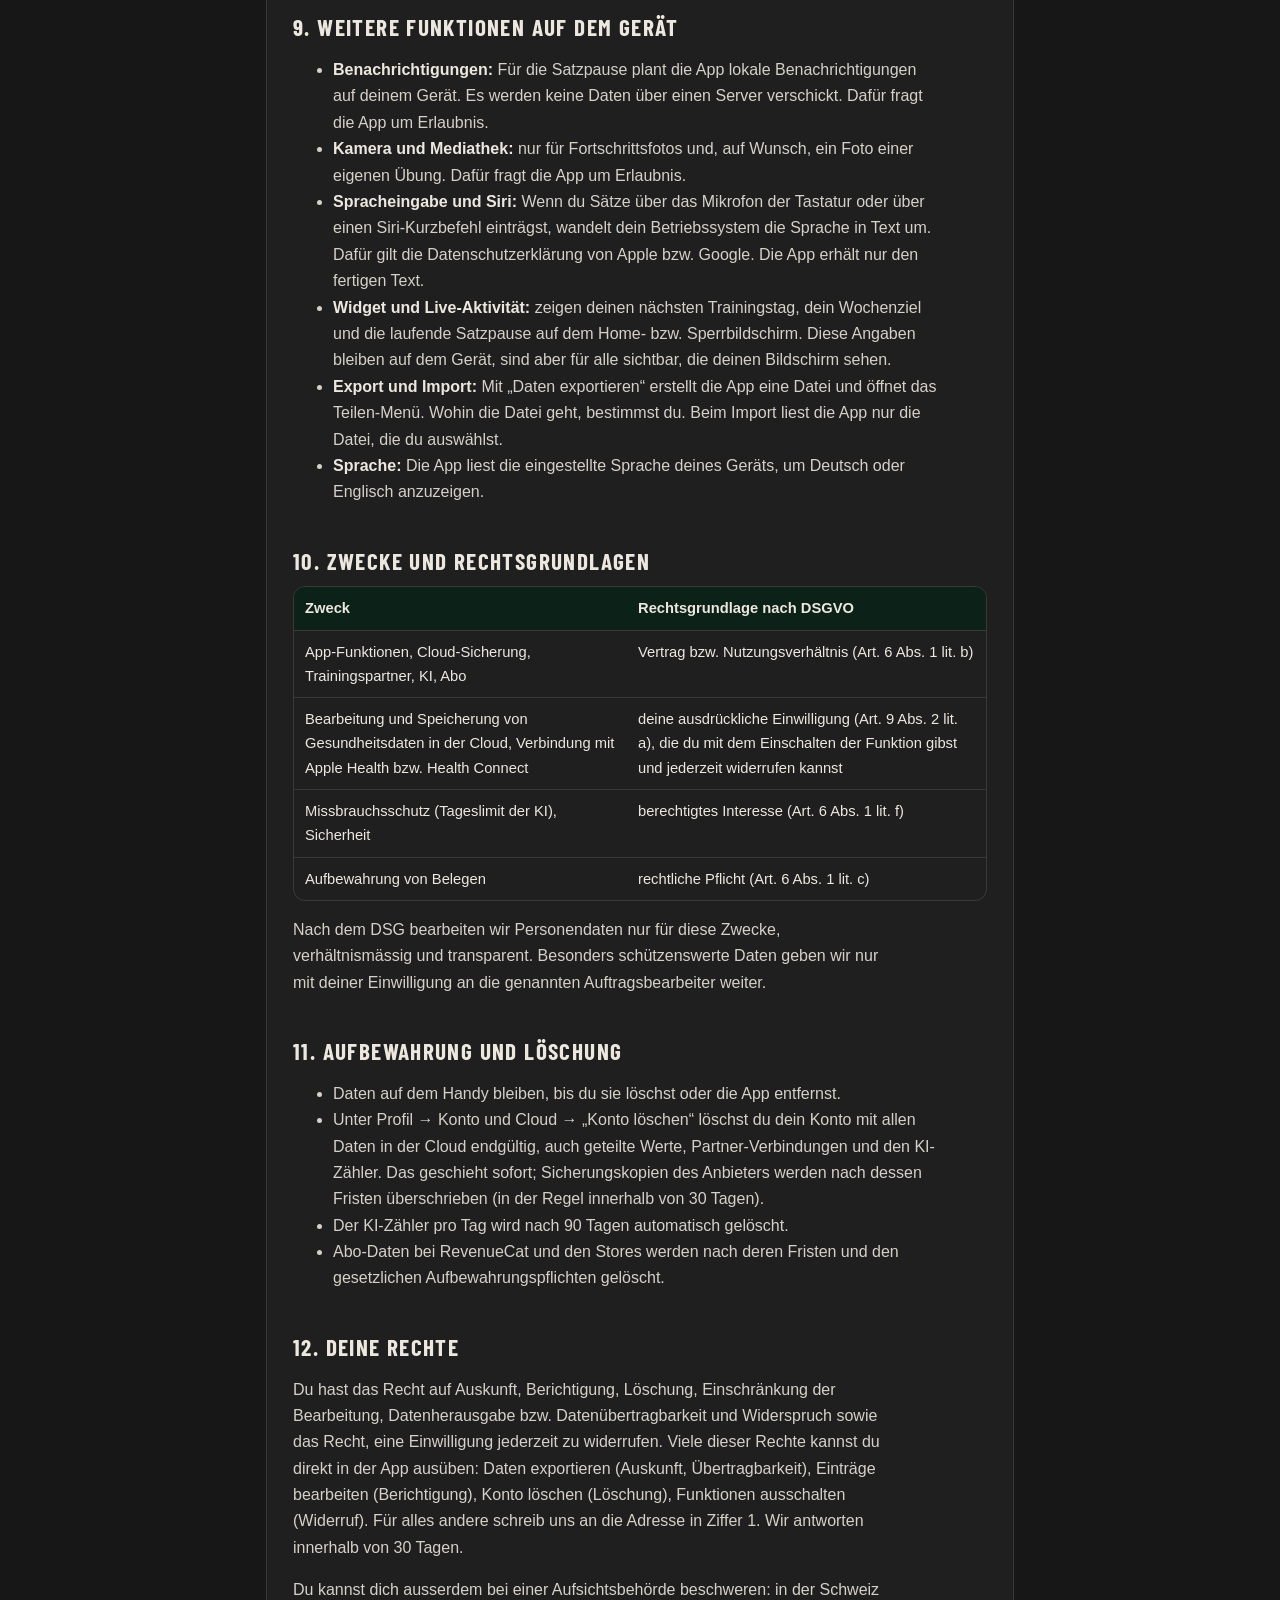
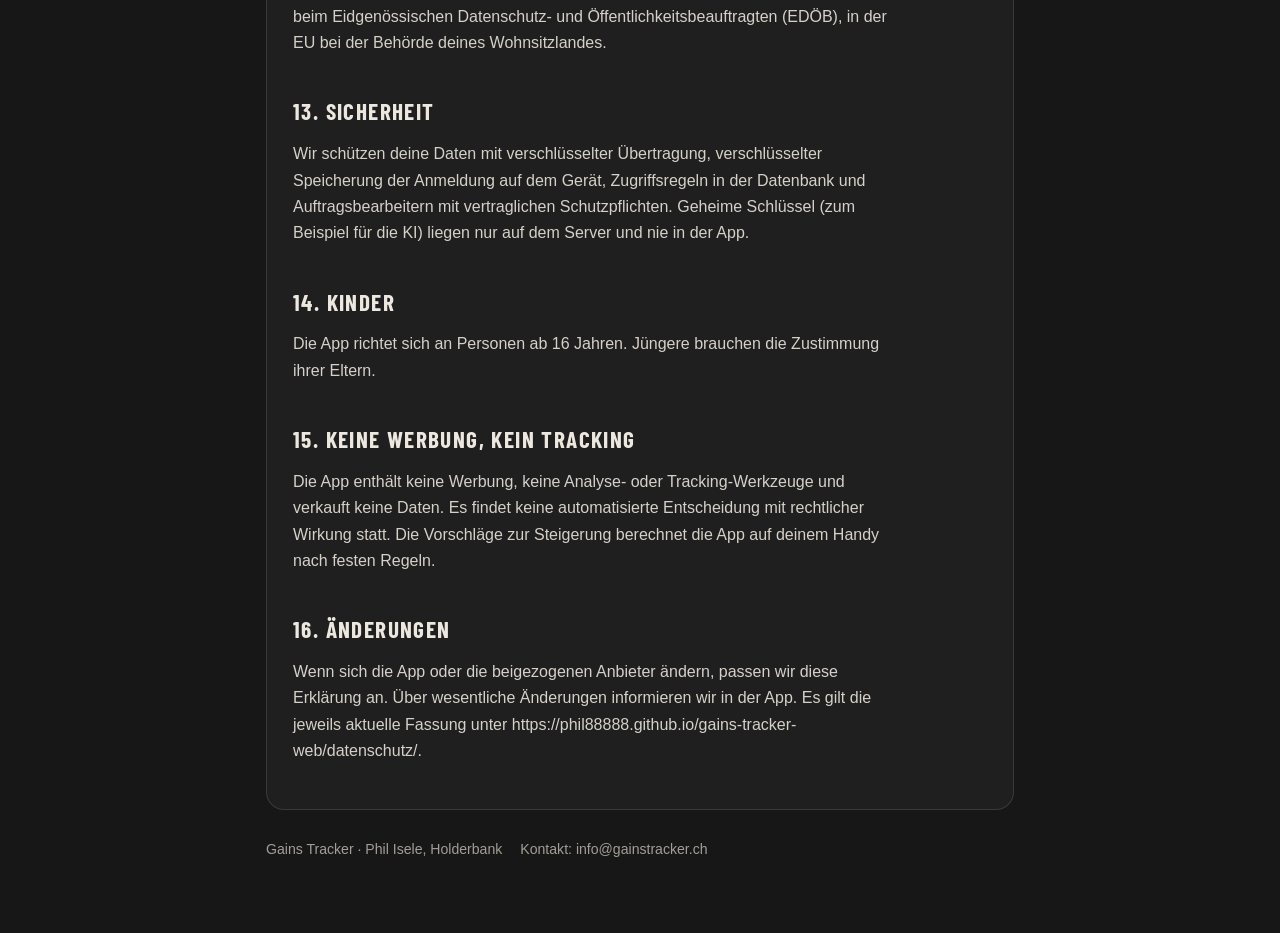
==== commit cda7df9f: "Datenschutz: aktuelle Fassung unter der GitHub-Adresse Co-Authored-By: Claude Opus 5.5 <noreply@anth" ====
--- a/datenschutz/index.html
+++ b/datenschutz/index.html
@@ -220,7 +220,7 @@
 <h2 id="z15">15. Keine Werbung, kein Tracking</h2>
 <p>Die App enthält keine Werbung, keine Analyse- oder Tracking-Werkzeuge und verkauft keine Daten. Es findet keine automatisierte Entscheidung mit rechtlicher Wirkung statt. Die Vorschläge zur Steigerung berechnet die App auf deinem Handy nach festen Regeln.</p>
 <h2 id="z16">16. Änderungen</h2>
-<p>Wenn sich die App oder die beigezogenen Anbieter ändern, passen wir diese Erklärung an. Über wesentliche Änderungen informieren wir in der App. Es gilt die jeweils aktuelle Fassung unter https://gainstracker.ch/datenschutz.</p>
+<p>Wenn sich die App oder die beigezogenen Anbieter ändern, passen wir diese Erklärung an. Über wesentliche Änderungen informieren wir in der App. Es gilt die jeweils aktuelle Fassung unter https://phil88888.github.io/gains-tracker-web/datenschutz/.</p>
 </article>
 <footer><span>Gains Tracker · Phil Isele, Holderbank</span><span>Kontakt: info@gainstracker.ch</span></footer>
 </div>
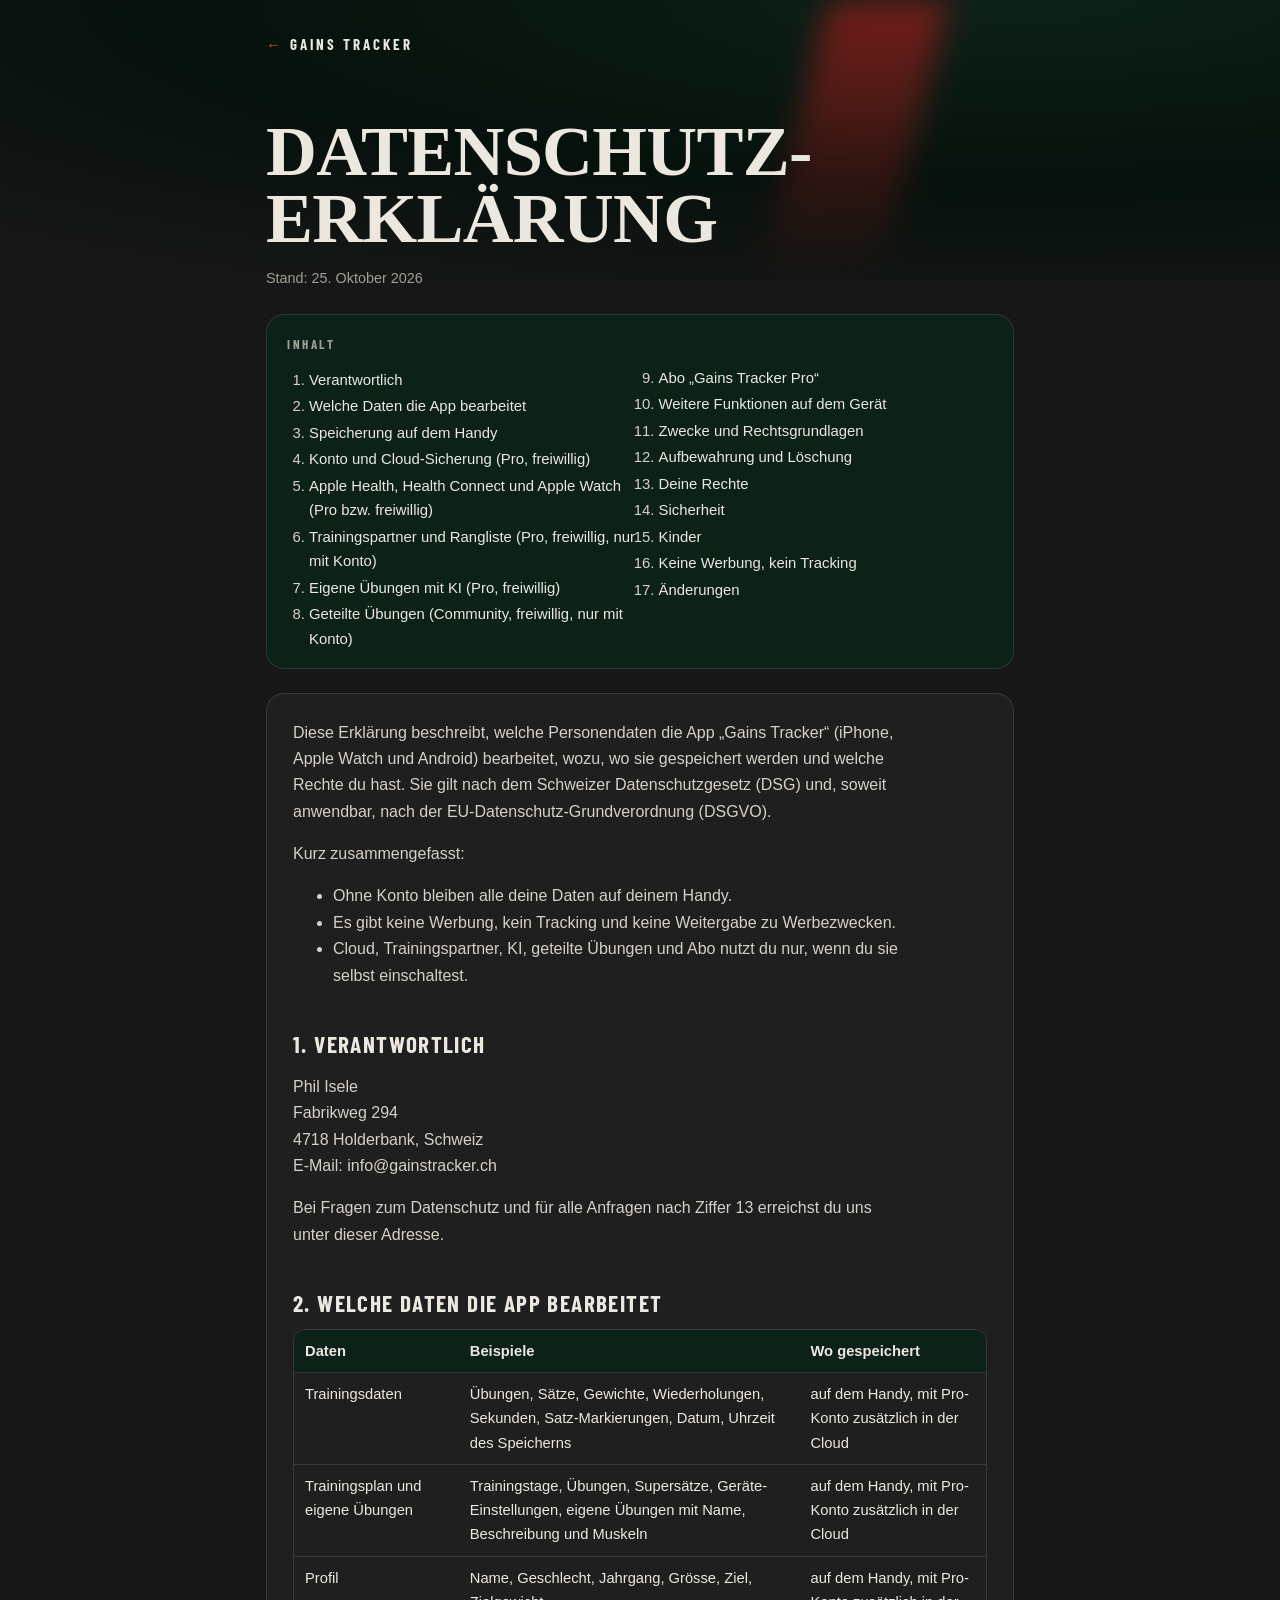
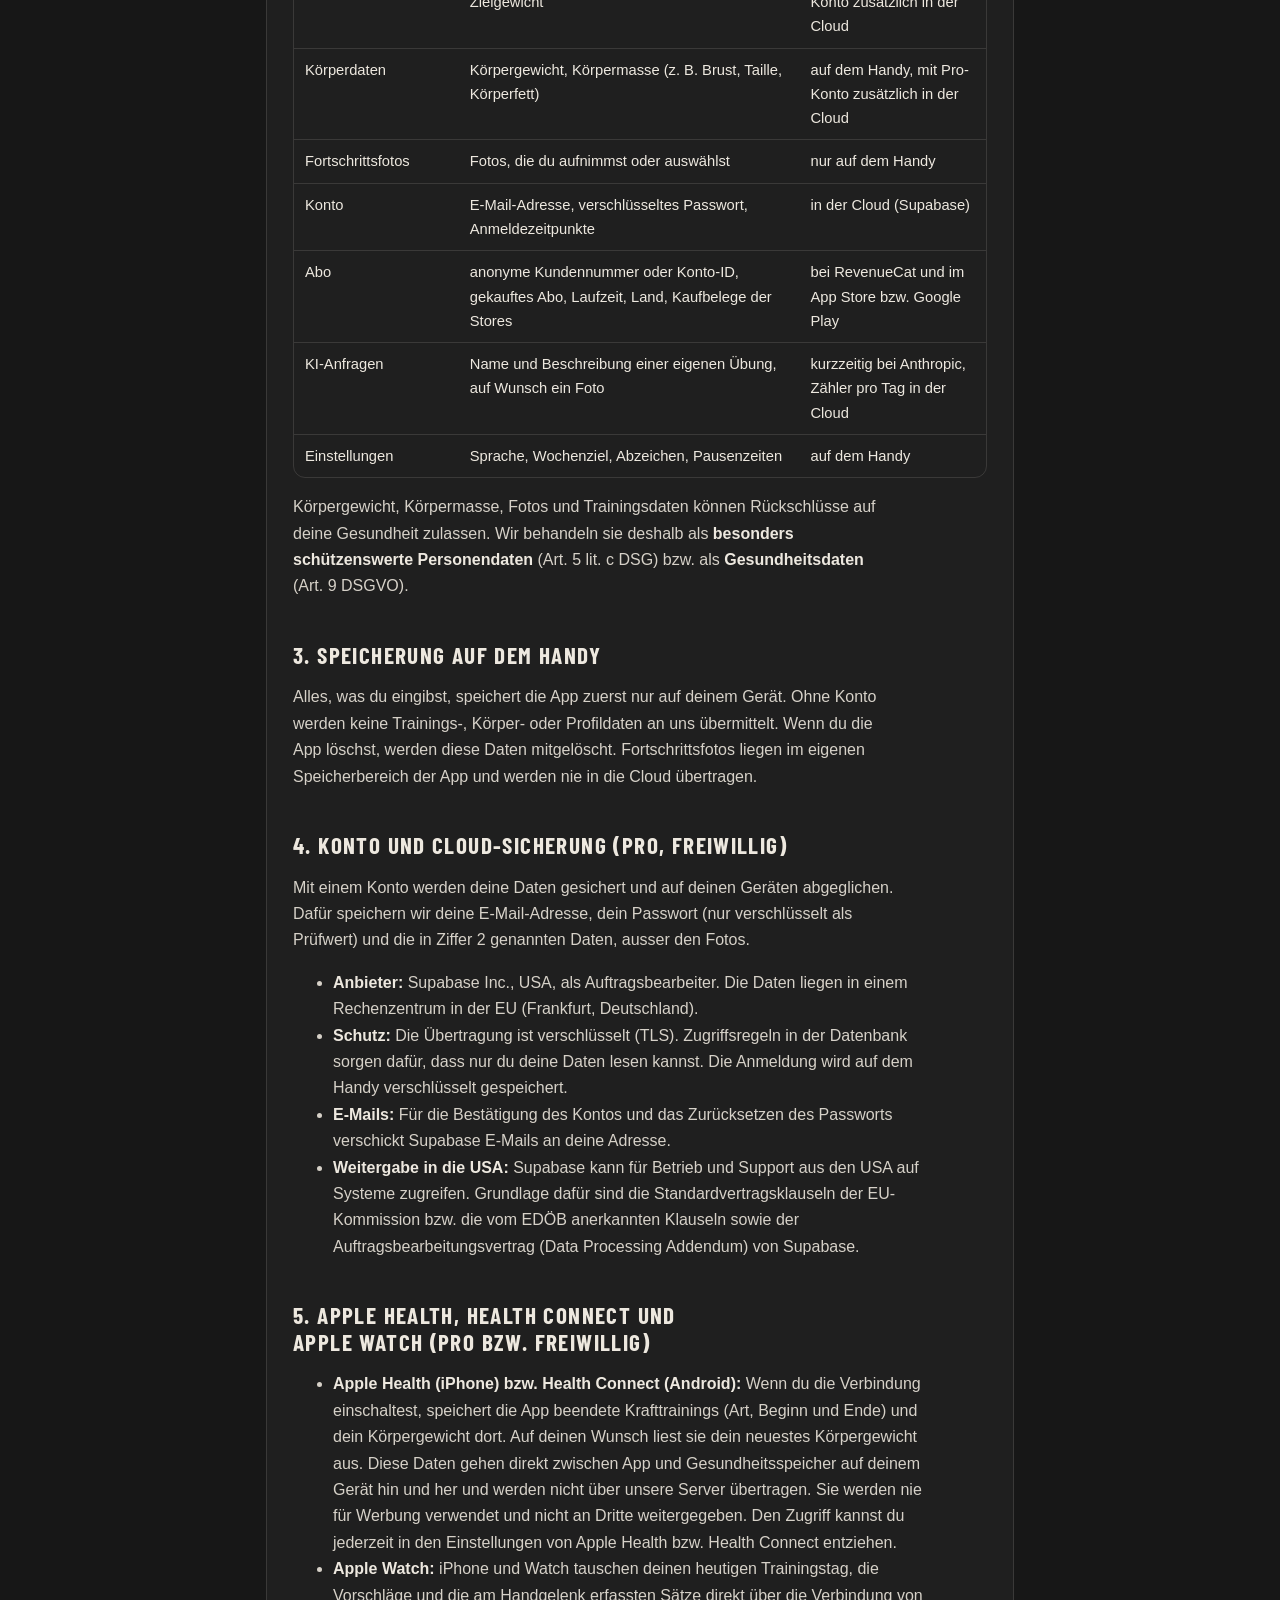
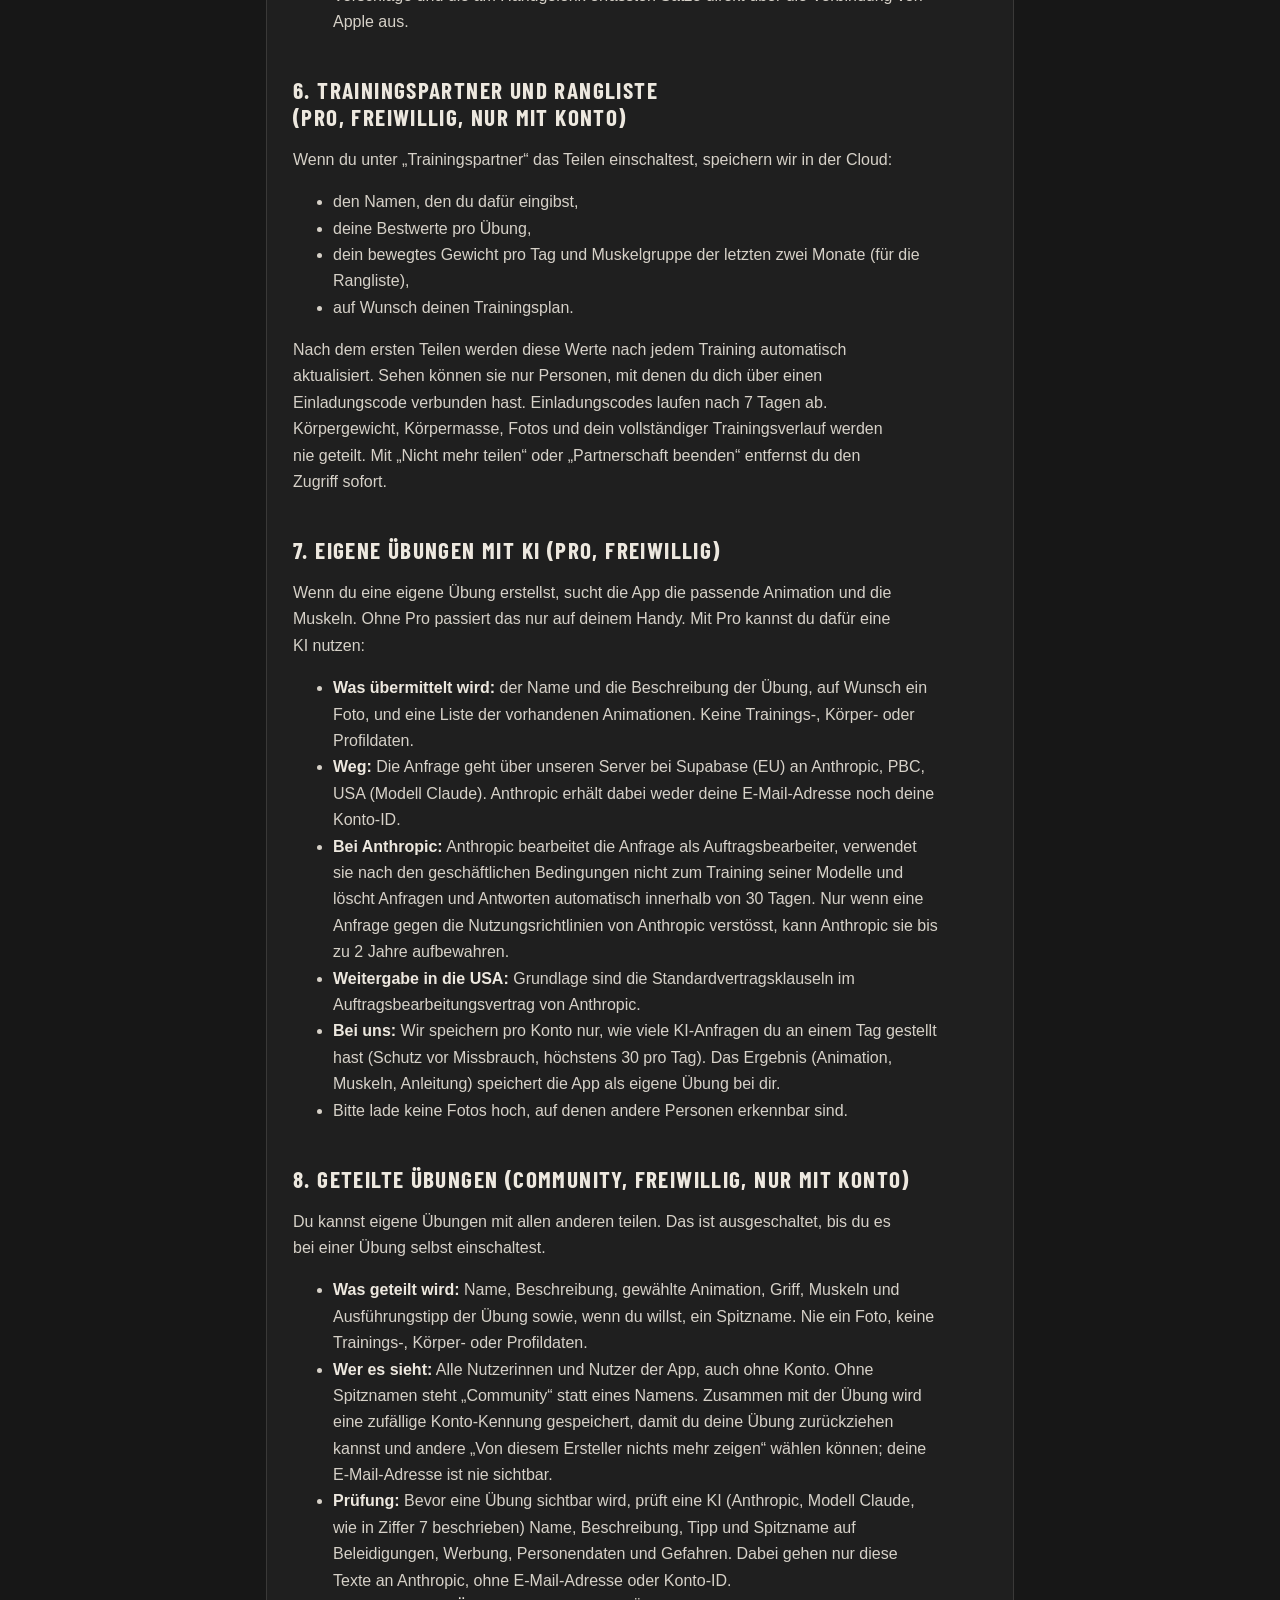
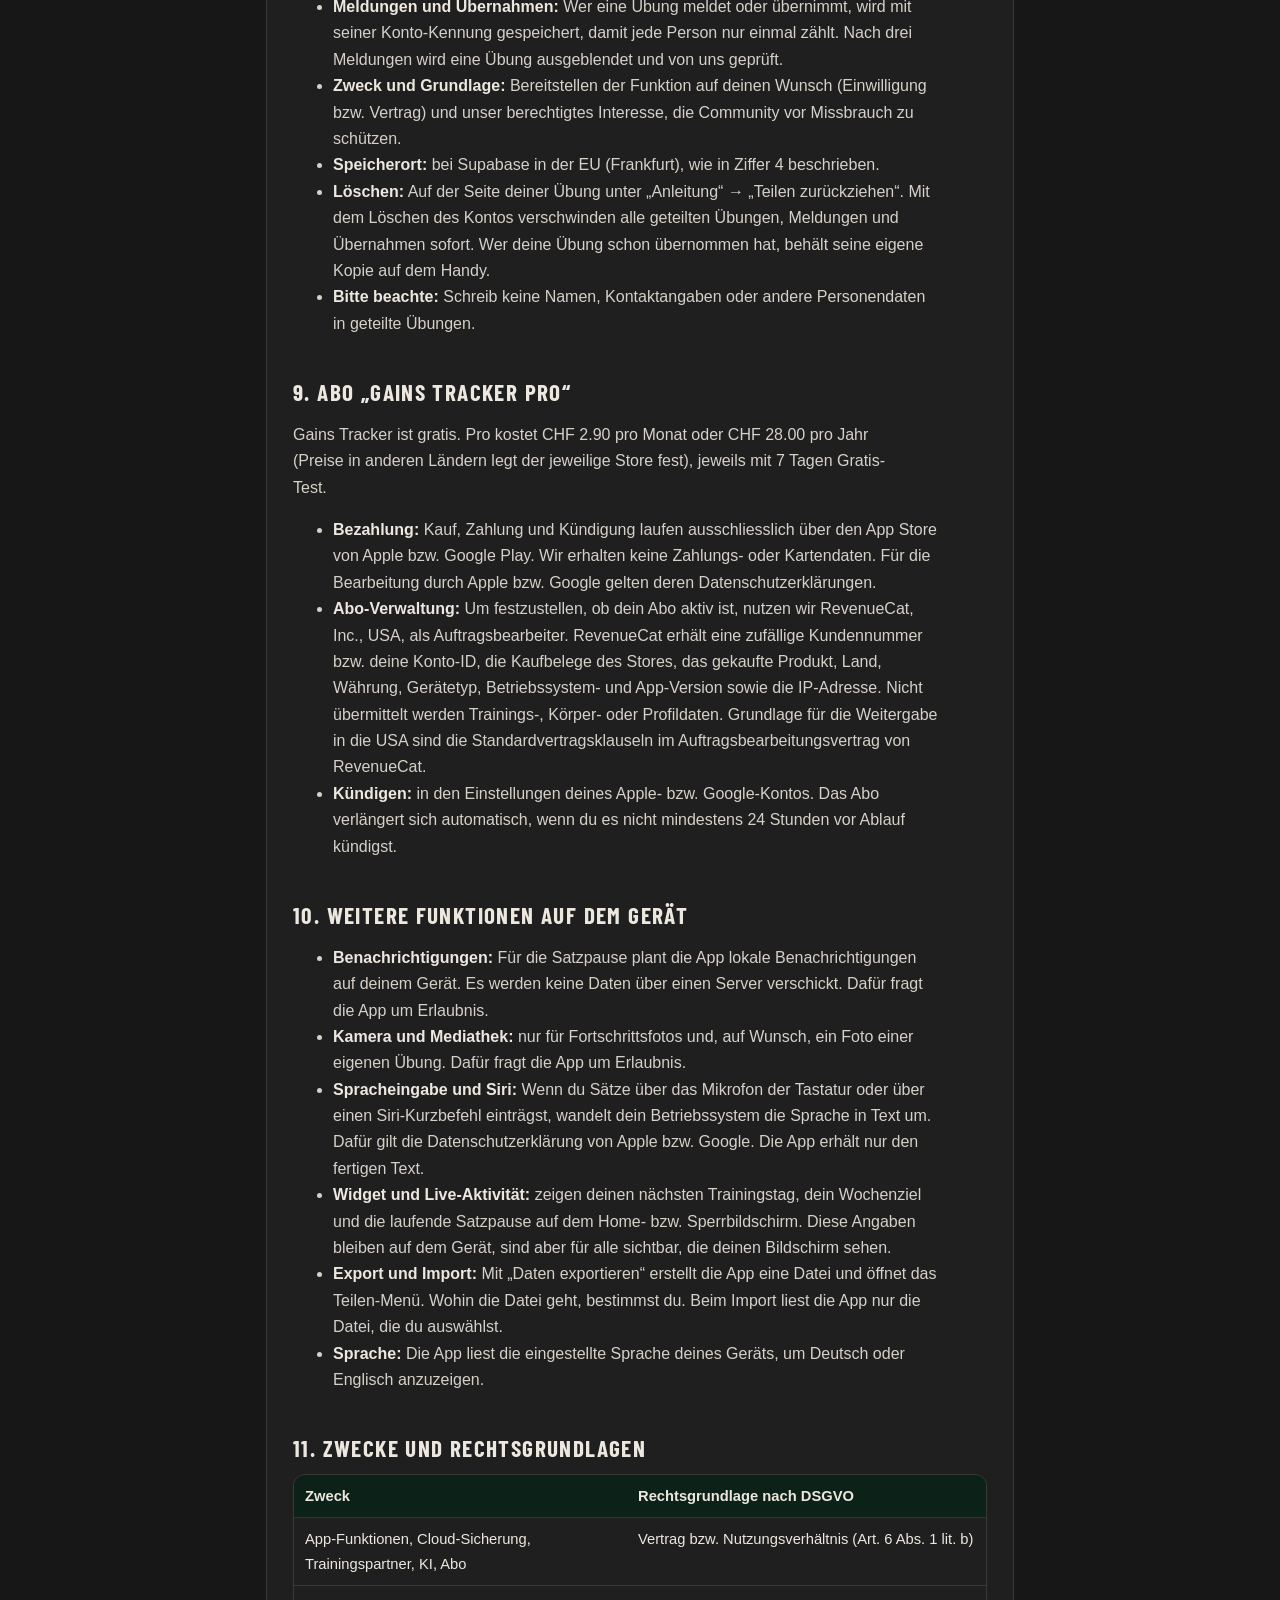
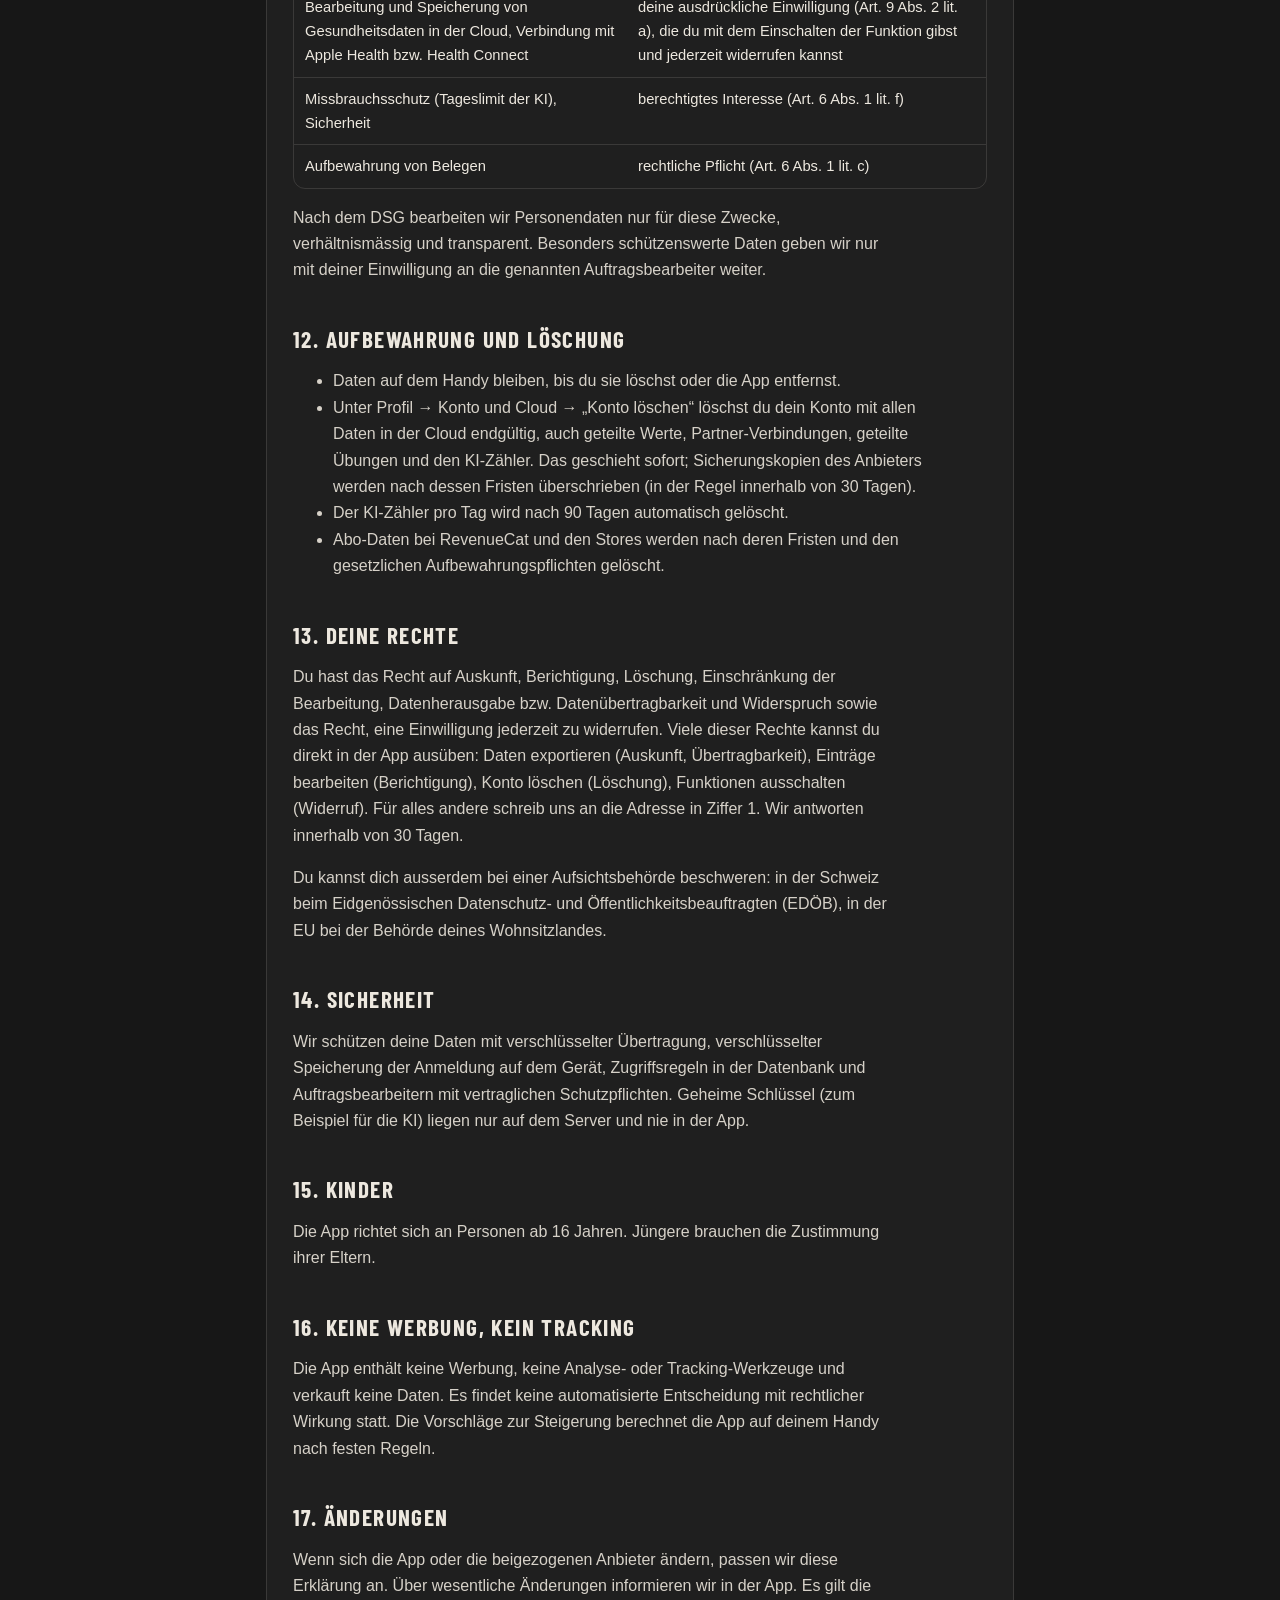
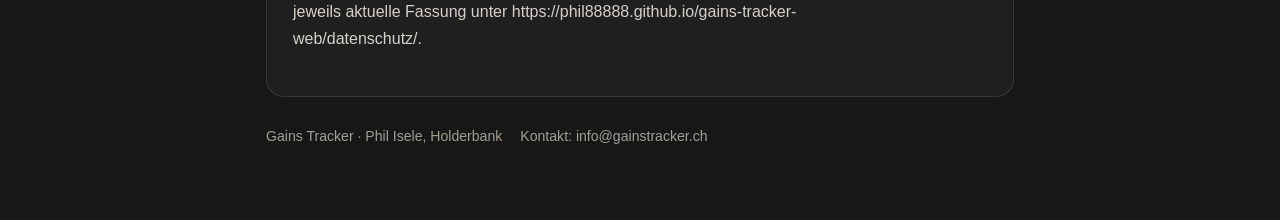
==== commit 6b67457a: "Datenschutz: Abschnitt Geteilte Übungen (Community); Hinweis ab Store-Start Co-Authored-By: Claude O" ====
--- a/datenschutz/index.html
+++ b/datenschutz/index.html
@@ -50,8 +50,8 @@
 <div class="wrap">
 <a class="brand" href="../">Gains Tracker</a>
 <h1>Datenschutz&shy;erklärung</h1>
-<p class="meta">Stand: 17. Oktober 2026</p>
-<nav class="toc" aria-label="Inhalt"><b>Inhalt</b><ol><li><a href="#z1">Verantwortlich</a></li><li><a href="#z2">Welche Daten die App bearbeitet</a></li><li><a href="#z3">Speicherung auf dem Handy</a></li><li><a href="#z4">Konto und Cloud-Sicherung (Pro, freiwillig)</a></li><li><a href="#z5">Apple Health, Health Connect und Apple Watch (Pro bzw. freiwillig)</a></li><li><a href="#z6">Trainingspartner und Rangliste (Pro, freiwillig, nur mit Konto)</a></li><li><a href="#z7">Eigene Übungen mit KI (Pro, freiwillig)</a></li><li><a href="#z8">Abo „Gains Tracker Pro“</a></li><li><a href="#z9">Weitere Funktionen auf dem Gerät</a></li><li><a href="#z10">Zwecke und Rechtsgrundlagen</a></li><li><a href="#z11">Aufbewahrung und Löschung</a></li><li><a href="#z12">Deine Rechte</a></li><li><a href="#z13">Sicherheit</a></li><li><a href="#z14">Kinder</a></li><li><a href="#z15">Keine Werbung, kein Tracking</a></li><li><a href="#z16">Änderungen</a></li></ol></nav>
+<p class="meta">Stand: 25. Oktober 2026</p>
+<nav class="toc" aria-label="Inhalt"><b>Inhalt</b><ol><li><a href="#z1">Verantwortlich</a></li><li><a href="#z2">Welche Daten die App bearbeitet</a></li><li><a href="#z3">Speicherung auf dem Handy</a></li><li><a href="#z4">Konto und Cloud-Sicherung (Pro, freiwillig)</a></li><li><a href="#z5">Apple Health, Health Connect und Apple Watch (Pro bzw. freiwillig)</a></li><li><a href="#z6">Trainingspartner und Rangliste (Pro, freiwillig, nur mit Konto)</a></li><li><a href="#z7">Eigene Übungen mit KI (Pro, freiwillig)</a></li><li><a href="#z8">Geteilte Übungen (Community, freiwillig, nur mit Konto)</a></li><li><a href="#z9">Abo „Gains Tracker Pro“</a></li><li><a href="#z10">Weitere Funktionen auf dem Gerät</a></li><li><a href="#z11">Zwecke und Rechtsgrundlagen</a></li><li><a href="#z12">Aufbewahrung und Löschung</a></li><li><a href="#z13">Deine Rechte</a></li><li><a href="#z14">Sicherheit</a></li><li><a href="#z15">Kinder</a></li><li><a href="#z16">Keine Werbung, kein Tracking</a></li><li><a href="#z17">Änderungen</a></li></ol></nav>
 <article class="sheet">
 
 <p>Diese Erklärung beschreibt, welche Personendaten die App „Gains Tracker“ (iPhone, Apple Watch und Android) bearbeitet, wozu, wo sie gespeichert werden und welche Rechte du hast. Sie gilt nach dem Schweizer Datenschutzgesetz (DSG) und, soweit anwendbar, nach der EU-Datenschutz-Grundverordnung (DSGVO).</p>
@@ -59,14 +59,14 @@
 <ul>
 <li>Ohne Konto bleiben alle deine Daten auf deinem Handy.</li>
 <li>Es gibt keine Werbung, kein Tracking und keine Weitergabe zu Werbezwecken.</li>
-<li>Cloud, Trainingspartner, KI und Abo nutzt du nur, wenn du sie selbst einschaltest.</li>
+<li>Cloud, Trainingspartner, KI, geteilte Übungen und Abo nutzt du nur, wenn du sie selbst einschaltest.</li>
 </ul>
 <h2 id="z1">1. Verantwortlich</h2>
 <p>Phil Isele<br />
 Fabrikweg 294<br />
 4718 Holderbank, Schweiz<br />
 E-Mail: info@gainstracker.ch</p>
-<p>Bei Fragen zum Datenschutz und für alle Anfragen nach Ziffer 12 erreichst du uns unter dieser Adresse.</p>
+<p>Bei Fragen zum Datenschutz und für alle Anfragen nach Ziffer 13 erreichst du uns unter dieser Adresse.</p>
 <h2 id="z2">2. Welche Daten die App bearbeitet</h2>
 <div class="tbl"><table>
 <thead>
@@ -159,14 +159,26 @@
 <li><strong>Bei uns:</strong> Wir speichern pro Konto nur, wie viele KI-Anfragen du an einem Tag gestellt hast (Schutz vor Missbrauch, höchstens 30 pro Tag). Das Ergebnis (Animation, Muskeln, Anleitung) speichert die App als eigene Übung bei dir.</li>
 <li>Bitte lade keine Fotos hoch, auf denen andere Personen erkennbar sind.</li>
 </ul>
-<h2 id="z8">8. Abo „Gains Tracker Pro“</h2>
+<h2 id="z8">8. Geteilte Übungen (Community, freiwillig, nur mit Konto)</h2>
+<p>Du kannst eigene Übungen mit allen anderen teilen. Das ist ausgeschaltet, bis du es bei einer Übung selbst einschaltest.</p>
+<ul>
+<li><strong>Was geteilt wird:</strong> Name, Beschreibung, gewählte Animation, Griff, Muskeln und Ausführungstipp der Übung sowie, wenn du willst, ein Spitzname. Nie ein Foto, keine Trainings-, Körper- oder Profildaten.</li>
+<li><strong>Wer es sieht:</strong> Alle Nutzerinnen und Nutzer der App, auch ohne Konto. Ohne Spitznamen steht „Community“ statt eines Namens. Zusammen mit der Übung wird eine zufällige Konto-Kennung gespeichert, damit du deine Übung zurückziehen kannst und andere „Von diesem Ersteller nichts mehr zeigen“ wählen können; deine E-Mail-Adresse ist nie sichtbar.</li>
+<li><strong>Prüfung:</strong> Bevor eine Übung sichtbar wird, prüft eine KI (Anthropic, Modell Claude, wie in Ziffer 7 beschrieben) Name, Beschreibung, Tipp und Spitzname auf Beleidigungen, Werbung, Personendaten und Gefahren. Dabei gehen nur diese Texte an Anthropic, ohne E-Mail-Adresse oder Konto-ID.</li>
+<li><strong>Meldungen und Übernahmen:</strong> Wer eine Übung meldet oder übernimmt, wird mit seiner Konto-Kennung gespeichert, damit jede Person nur einmal zählt. Nach drei Meldungen wird eine Übung ausgeblendet und von uns geprüft.</li>
+<li><strong>Zweck und Grundlage:</strong> Bereitstellen der Funktion auf deinen Wunsch (Einwilligung bzw. Vertrag) und unser berechtigtes Interesse, die Community vor Missbrauch zu schützen.</li>
+<li><strong>Speicherort:</strong> bei Supabase in der EU (Frankfurt), wie in Ziffer 4 beschrieben.</li>
+<li><strong>Löschen:</strong> Auf der Seite deiner Übung unter „Anleitung“ → „Teilen zurückziehen“. Mit dem Löschen des Kontos verschwinden alle geteilten Übungen, Meldungen und Übernahmen sofort. Wer deine Übung schon übernommen hat, behält seine eigene Kopie auf dem Handy.</li>
+<li><strong>Bitte beachte:</strong> Schreib keine Namen, Kontaktangaben oder andere Personendaten in geteilte Übungen.</li>
+</ul>
+<h2 id="z9">9. Abo „Gains Tracker Pro“</h2>
 <p>Gains Tracker ist gratis. Pro kostet CHF 2.90 pro Monat oder CHF 28.00 pro Jahr (Preise in anderen Ländern legt der jeweilige Store fest), jeweils mit 7 Tagen Gratis-Test.</p>
 <ul>
 <li><strong>Bezahlung:</strong> Kauf, Zahlung und Kündigung laufen ausschliesslich über den App Store von Apple bzw. Google Play. Wir erhalten keine Zahlungs- oder Kartendaten. Für die Bearbeitung durch Apple bzw. Google gelten deren Datenschutzerklärungen.</li>
 <li><strong>Abo-Verwaltung:</strong> Um festzustellen, ob dein Abo aktiv ist, nutzen wir RevenueCat, Inc., USA, als Auftragsbearbeiter. RevenueCat erhält eine zufällige Kundennummer bzw. deine Konto-ID, die Kaufbelege des Stores, das gekaufte Produkt, Land, Währung, Gerätetyp, Betriebssystem- und App-Version sowie die IP-Adresse. Nicht übermittelt werden Trainings-, Körper- oder Profildaten. Grundlage für die Weitergabe in die USA sind die Standardvertragsklauseln im Auftragsbearbeitungsvertrag von RevenueCat.</li>
 <li><strong>Kündigen:</strong> in den Einstellungen deines Apple- bzw. Google-Kontos. Das Abo verlängert sich automatisch, wenn du es nicht mindestens 24 Stunden vor Ablauf kündigst.</li>
 </ul>
-<h2 id="z9">9. Weitere Funktionen auf dem Gerät</h2>
+<h2 id="z10">10. Weitere Funktionen auf dem Gerät</h2>
 <ul>
 <li><strong>Benachrichtigungen:</strong> Für die Satzpause plant die App lokale Benachrichtigungen auf deinem Gerät. Es werden keine Daten über einen Server verschickt. Dafür fragt die App um Erlaubnis.</li>
 <li><strong>Kamera und Mediathek:</strong> nur für Fortschrittsfotos und, auf Wunsch, ein Foto einer eigenen Übung. Dafür fragt die App um Erlaubnis.</li>
@@ -175,7 +187,7 @@
 <li><strong>Export und Import:</strong> Mit „Daten exportieren“ erstellt die App eine Datei und öffnet das Teilen-Menü. Wohin die Datei geht, bestimmst du. Beim Import liest die App nur die Datei, die du auswählst.</li>
 <li><strong>Sprache:</strong> Die App liest die eingestellte Sprache deines Geräts, um Deutsch oder Englisch anzuzeigen.</li>
 </ul>
-<h2 id="z10">10. Zwecke und Rechtsgrundlagen</h2>
+<h2 id="z11">11. Zwecke und Rechtsgrundlagen</h2>
 <div class="tbl"><table>
 <thead>
 <tr>
@@ -203,23 +215,23 @@
 </tbody>
 </table></div>
 <p>Nach dem DSG bearbeiten wir Personendaten nur für diese Zwecke, verhältnismässig und transparent. Besonders schützenswerte Daten geben wir nur mit deiner Einwilligung an die genannten Auftragsbearbeiter weiter.</p>
-<h2 id="z11">11. Aufbewahrung und Löschung</h2>
+<h2 id="z12">12. Aufbewahrung und Löschung</h2>
 <ul>
 <li>Daten auf dem Handy bleiben, bis du sie löschst oder die App entfernst.</li>
-<li>Unter Profil → Konto und Cloud → „Konto löschen“ löschst du dein Konto mit allen Daten in der Cloud endgültig, auch geteilte Werte, Partner-Verbindungen und den KI-Zähler. Das geschieht sofort; Sicherungskopien des Anbieters werden nach dessen Fristen überschrieben (in der Regel innerhalb von 30 Tagen).</li>
+<li>Unter Profil → Konto und Cloud → „Konto löschen“ löschst du dein Konto mit allen Daten in der Cloud endgültig, auch geteilte Werte, Partner-Verbindungen, geteilte Übungen und den KI-Zähler. Das geschieht sofort; Sicherungskopien des Anbieters werden nach dessen Fristen überschrieben (in der Regel innerhalb von 30 Tagen).</li>
 <li>Der KI-Zähler pro Tag wird nach 90 Tagen automatisch gelöscht.</li>
 <li>Abo-Daten bei RevenueCat und den Stores werden nach deren Fristen und den gesetzlichen Aufbewahrungspflichten gelöscht.</li>
 </ul>
-<h2 id="z12">12. Deine Rechte</h2>
+<h2 id="z13">13. Deine Rechte</h2>
 <p>Du hast das Recht auf Auskunft, Berichtigung, Löschung, Einschränkung der Bearbeitung, Datenherausgabe bzw. Datenübertragbarkeit und Widerspruch sowie das Recht, eine Einwilligung jederzeit zu widerrufen. Viele dieser Rechte kannst du direkt in der App ausüben: Daten exportieren (Auskunft, Übertragbarkeit), Einträge bearbeiten (Berichtigung), Konto löschen (Löschung), Funktionen ausschalten (Widerruf). Für alles andere schreib uns an die Adresse in Ziffer 1. Wir antworten innerhalb von 30 Tagen.</p>
 <p>Du kannst dich ausserdem bei einer Aufsichtsbehörde beschweren: in der Schweiz beim Eidgenössischen Datenschutz- und Öffentlichkeitsbeauftragten (EDÖB), in der EU bei der Behörde deines Wohnsitzlandes.</p>
-<h2 id="z13">13. Sicherheit</h2>
+<h2 id="z14">14. Sicherheit</h2>
 <p>Wir schützen deine Daten mit verschlüsselter Übertragung, verschlüsselter Speicherung der Anmeldung auf dem Gerät, Zugriffsregeln in der Datenbank und Auftragsbearbeitern mit vertraglichen Schutzpflichten. Geheime Schlüssel (zum Beispiel für die KI) liegen nur auf dem Server und nie in der App.</p>
-<h2 id="z14">14. Kinder</h2>
+<h2 id="z15">15. Kinder</h2>
 <p>Die App richtet sich an Personen ab 16 Jahren. Jüngere brauchen die Zustimmung ihrer Eltern.</p>
-<h2 id="z15">15. Keine Werbung, kein Tracking</h2>
+<h2 id="z16">16. Keine Werbung, kein Tracking</h2>
 <p>Die App enthält keine Werbung, keine Analyse- oder Tracking-Werkzeuge und verkauft keine Daten. Es findet keine automatisierte Entscheidung mit rechtlicher Wirkung statt. Die Vorschläge zur Steigerung berechnet die App auf deinem Handy nach festen Regeln.</p>
-<h2 id="z16">16. Änderungen</h2>
+<h2 id="z17">17. Änderungen</h2>
 <p>Wenn sich die App oder die beigezogenen Anbieter ändern, passen wir diese Erklärung an. Über wesentliche Änderungen informieren wir in der App. Es gilt die jeweils aktuelle Fassung unter https://phil88888.github.io/gains-tracker-web/datenschutz/.</p>
 </article>
 <footer><span>Gains Tracker · Phil Isele, Holderbank</span><span>Kontakt: info@gainstracker.ch</span></footer>
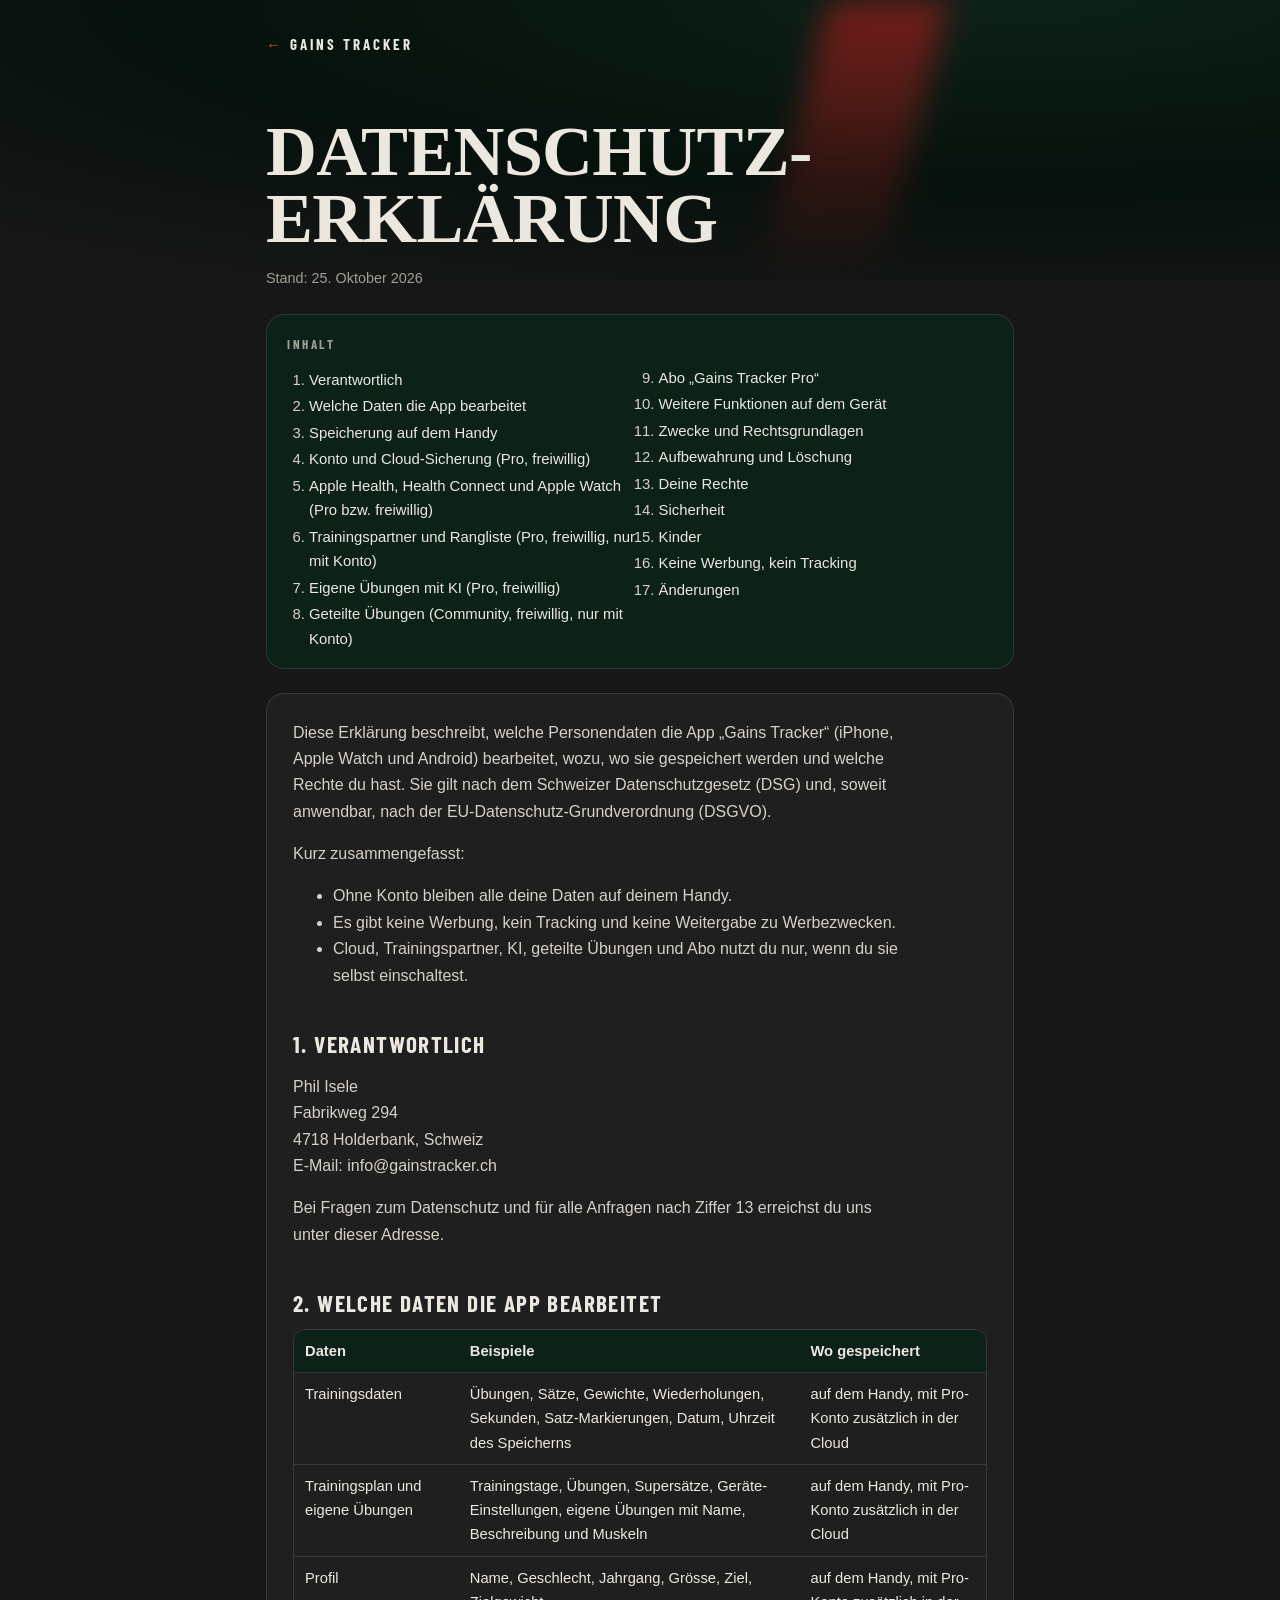
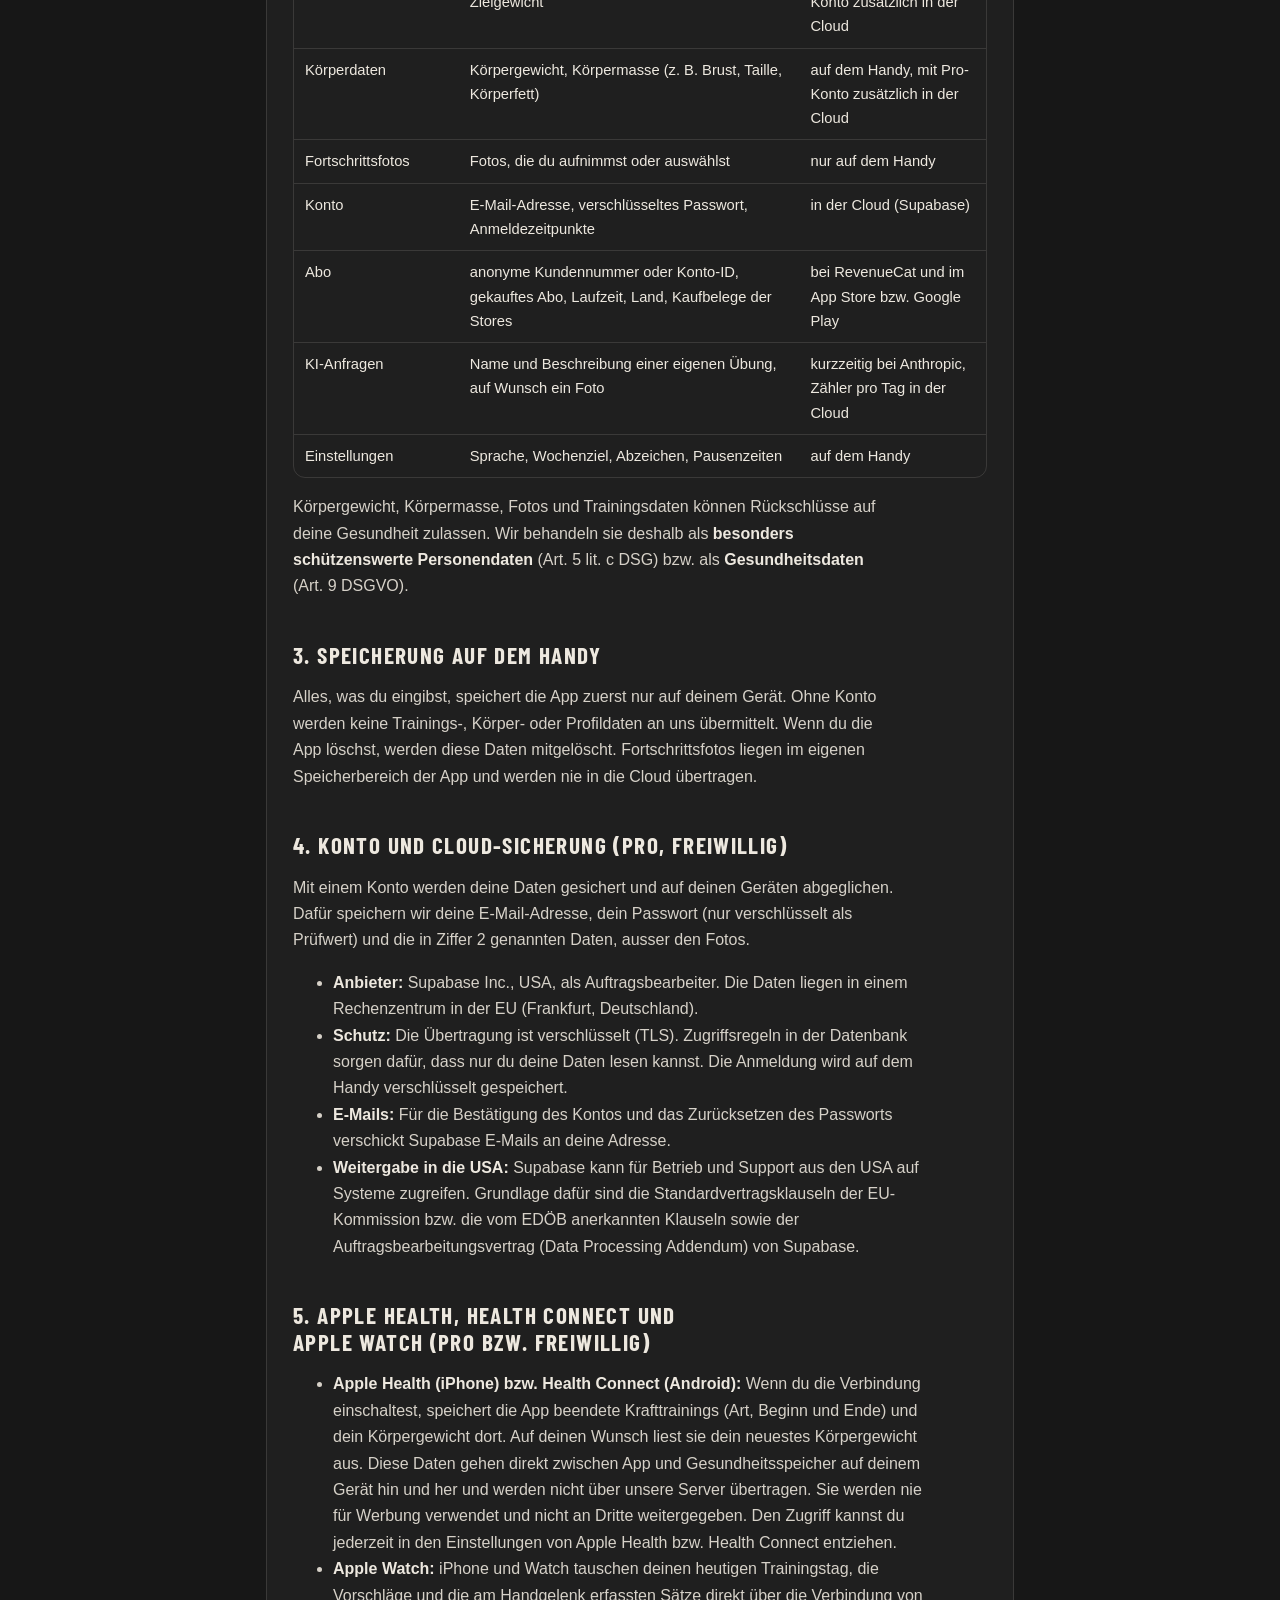
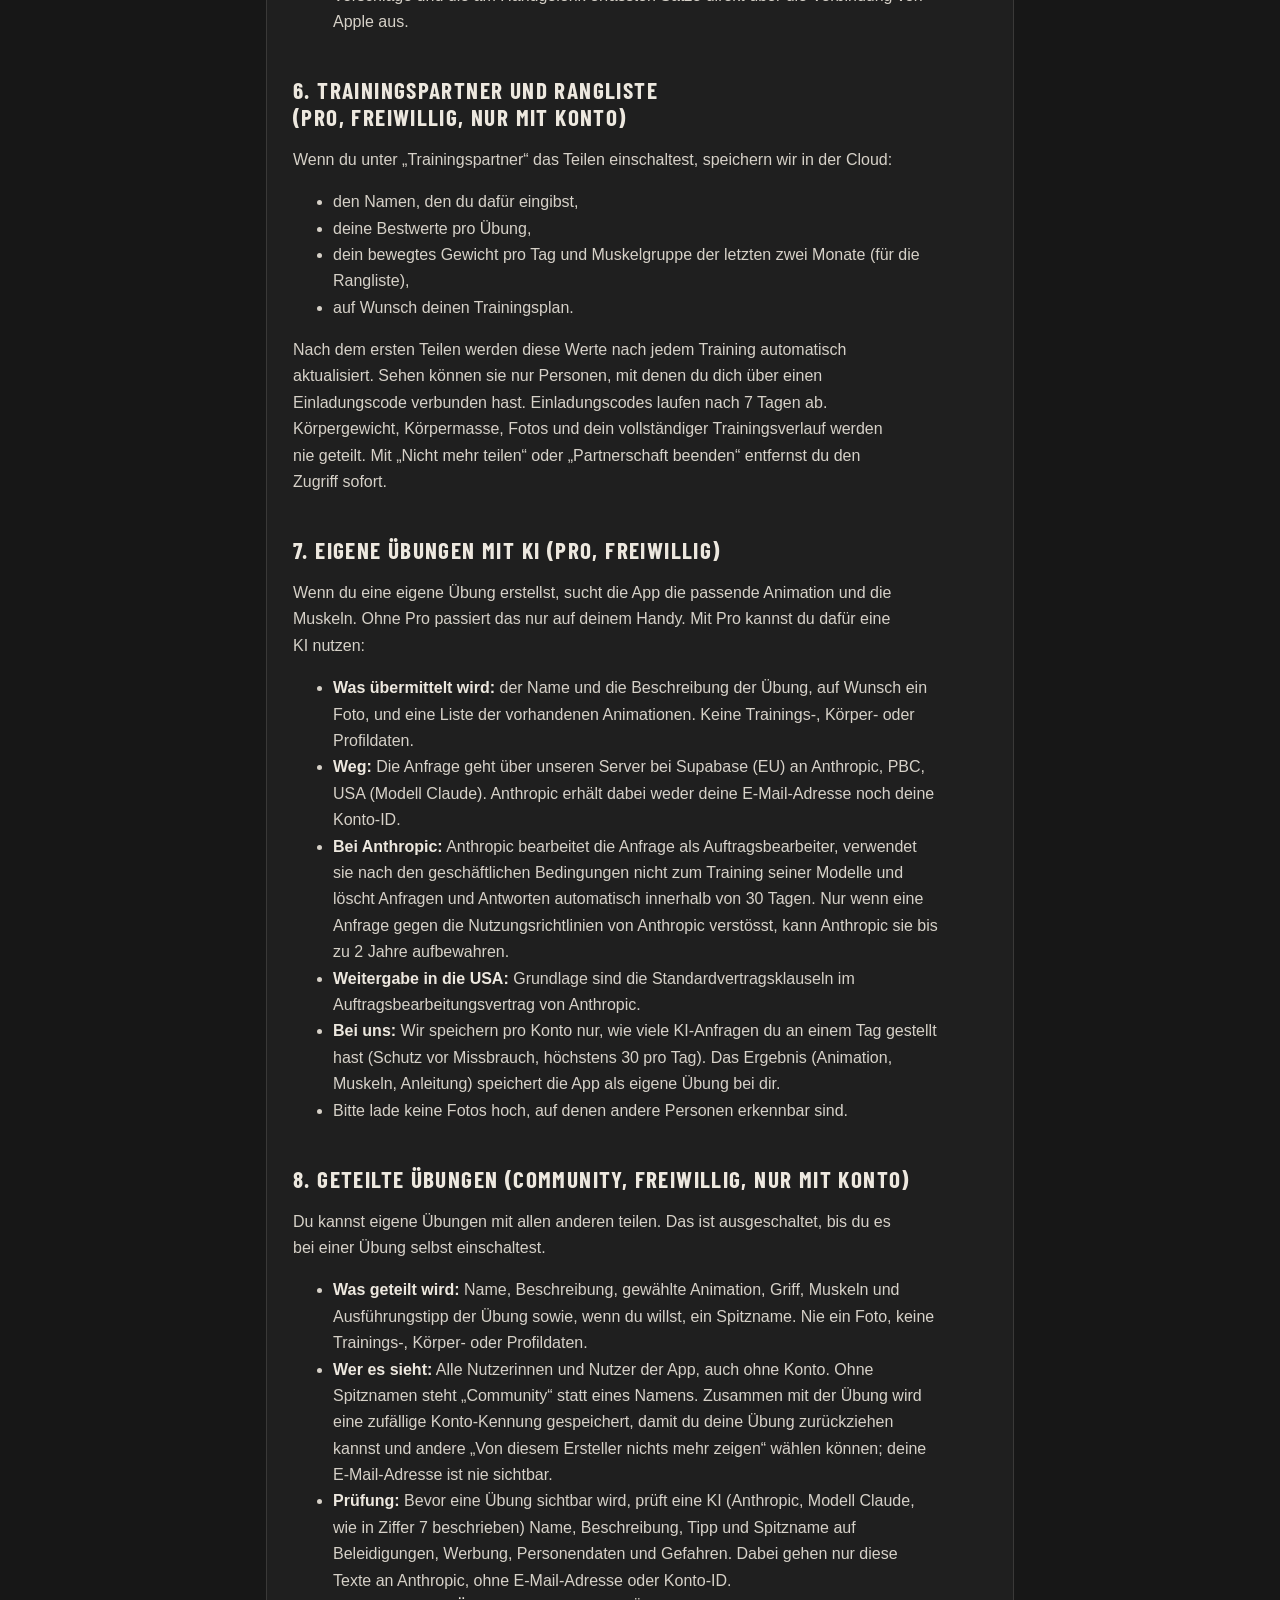
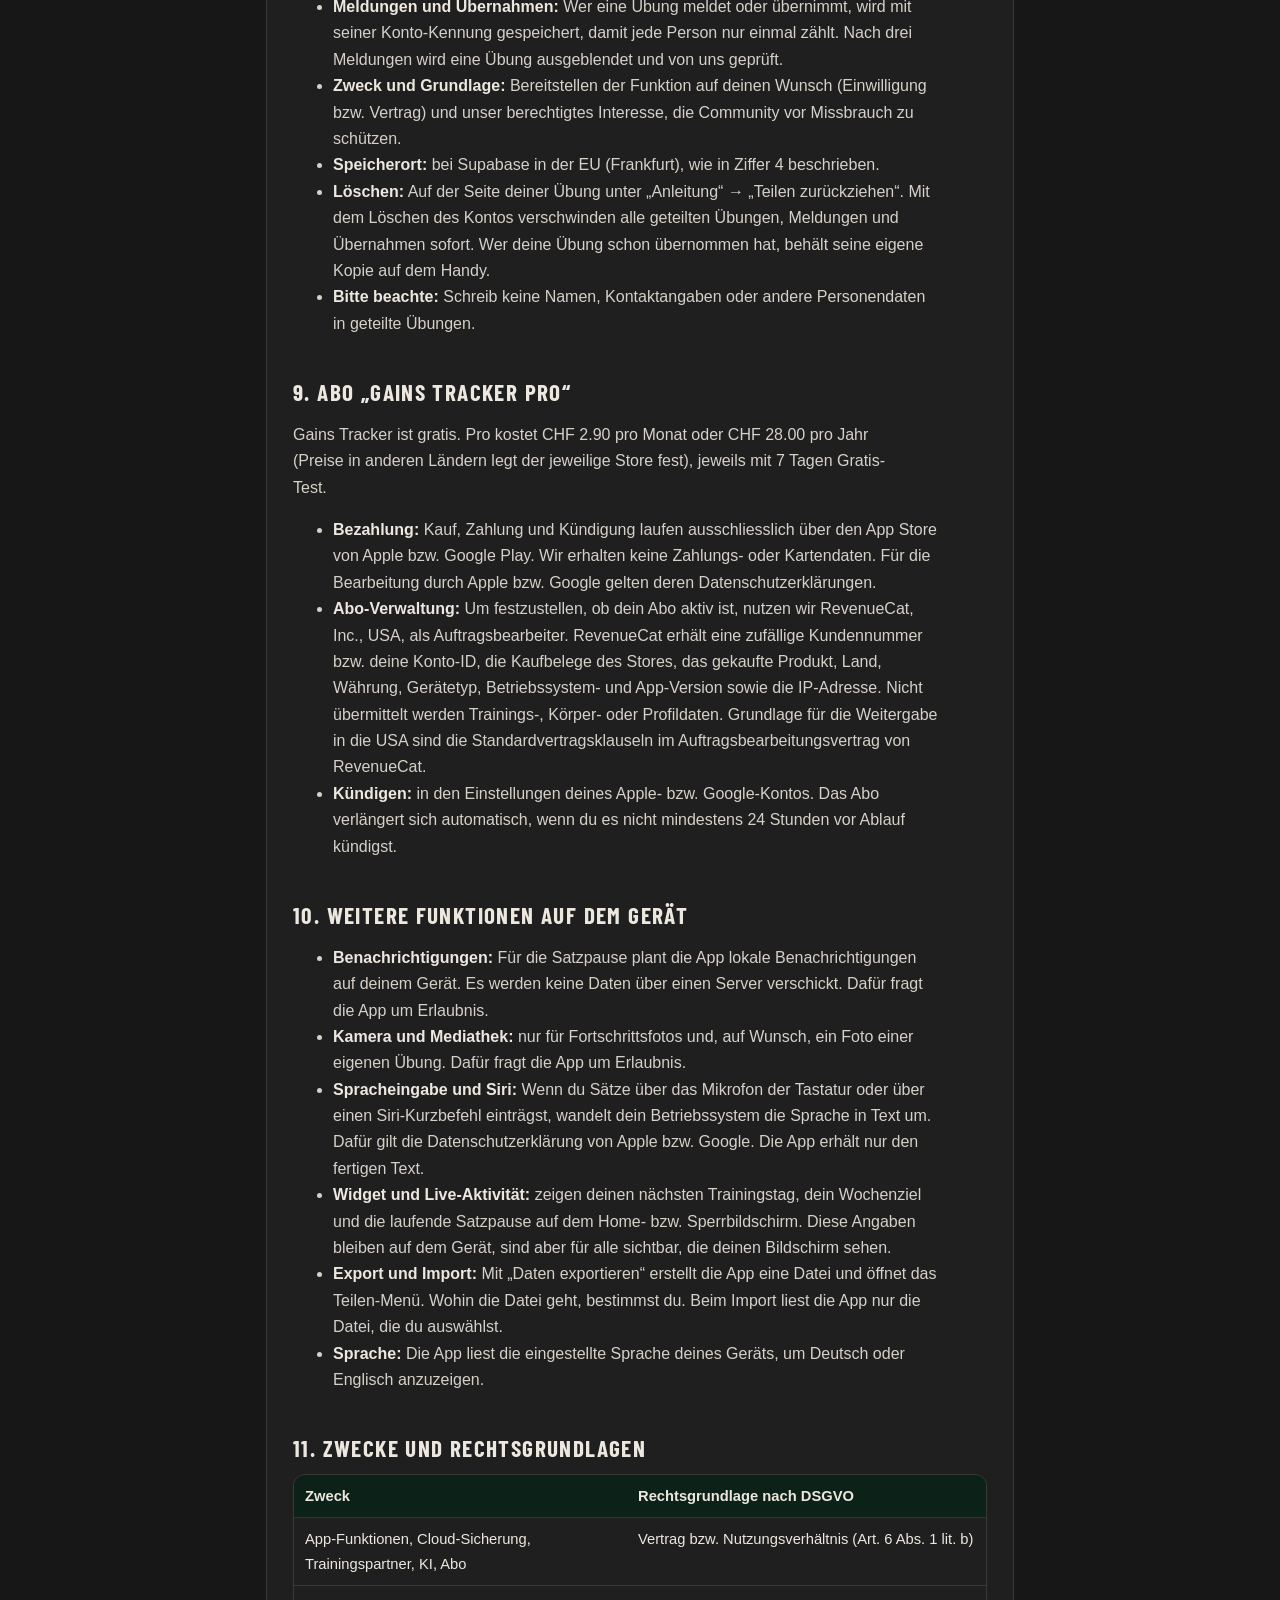
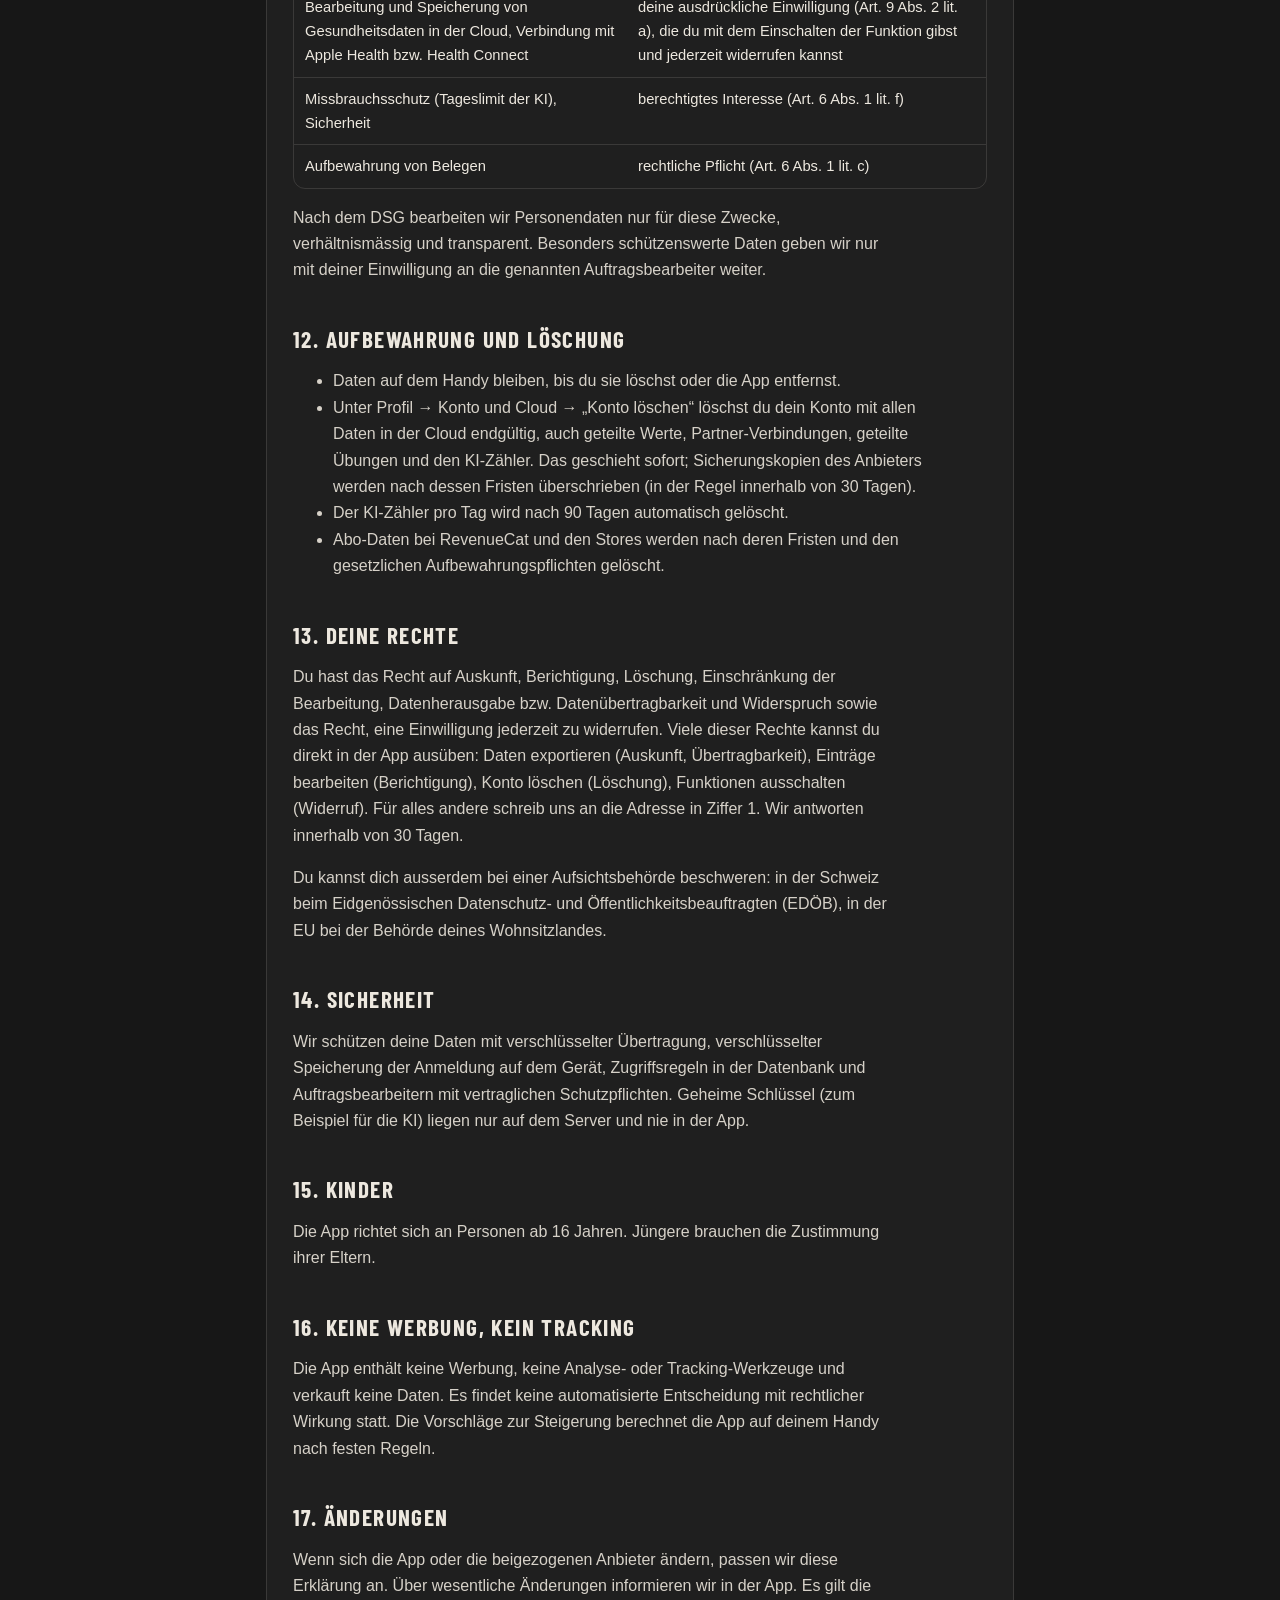
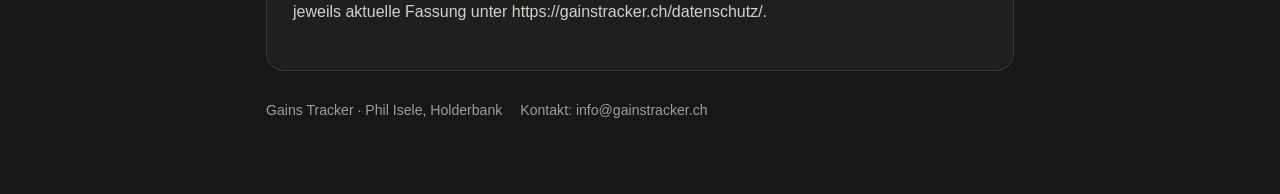
==== commit 700750e3: "Webseite 26.10.2026" ====
--- a/datenschutz/index.html
+++ b/datenschutz/index.html
@@ -232,7 +232,7 @@
 <h2 id="z16">16. Keine Werbung, kein Tracking</h2>
 <p>Die App enthält keine Werbung, keine Analyse- oder Tracking-Werkzeuge und verkauft keine Daten. Es findet keine automatisierte Entscheidung mit rechtlicher Wirkung statt. Die Vorschläge zur Steigerung berechnet die App auf deinem Handy nach festen Regeln.</p>
 <h2 id="z17">17. Änderungen</h2>
-<p>Wenn sich die App oder die beigezogenen Anbieter ändern, passen wir diese Erklärung an. Über wesentliche Änderungen informieren wir in der App. Es gilt die jeweils aktuelle Fassung unter https://phil88888.github.io/gains-tracker-web/datenschutz/.</p>
+<p>Wenn sich die App oder die beigezogenen Anbieter ändern, passen wir diese Erklärung an. Über wesentliche Änderungen informieren wir in der App. Es gilt die jeweils aktuelle Fassung unter https://gainstracker.ch/datenschutz/.</p>
 </article>
 <footer><span>Gains Tracker · Phil Isele, Holderbank</span><span>Kontakt: info@gainstracker.ch</span></footer>
 </div>
